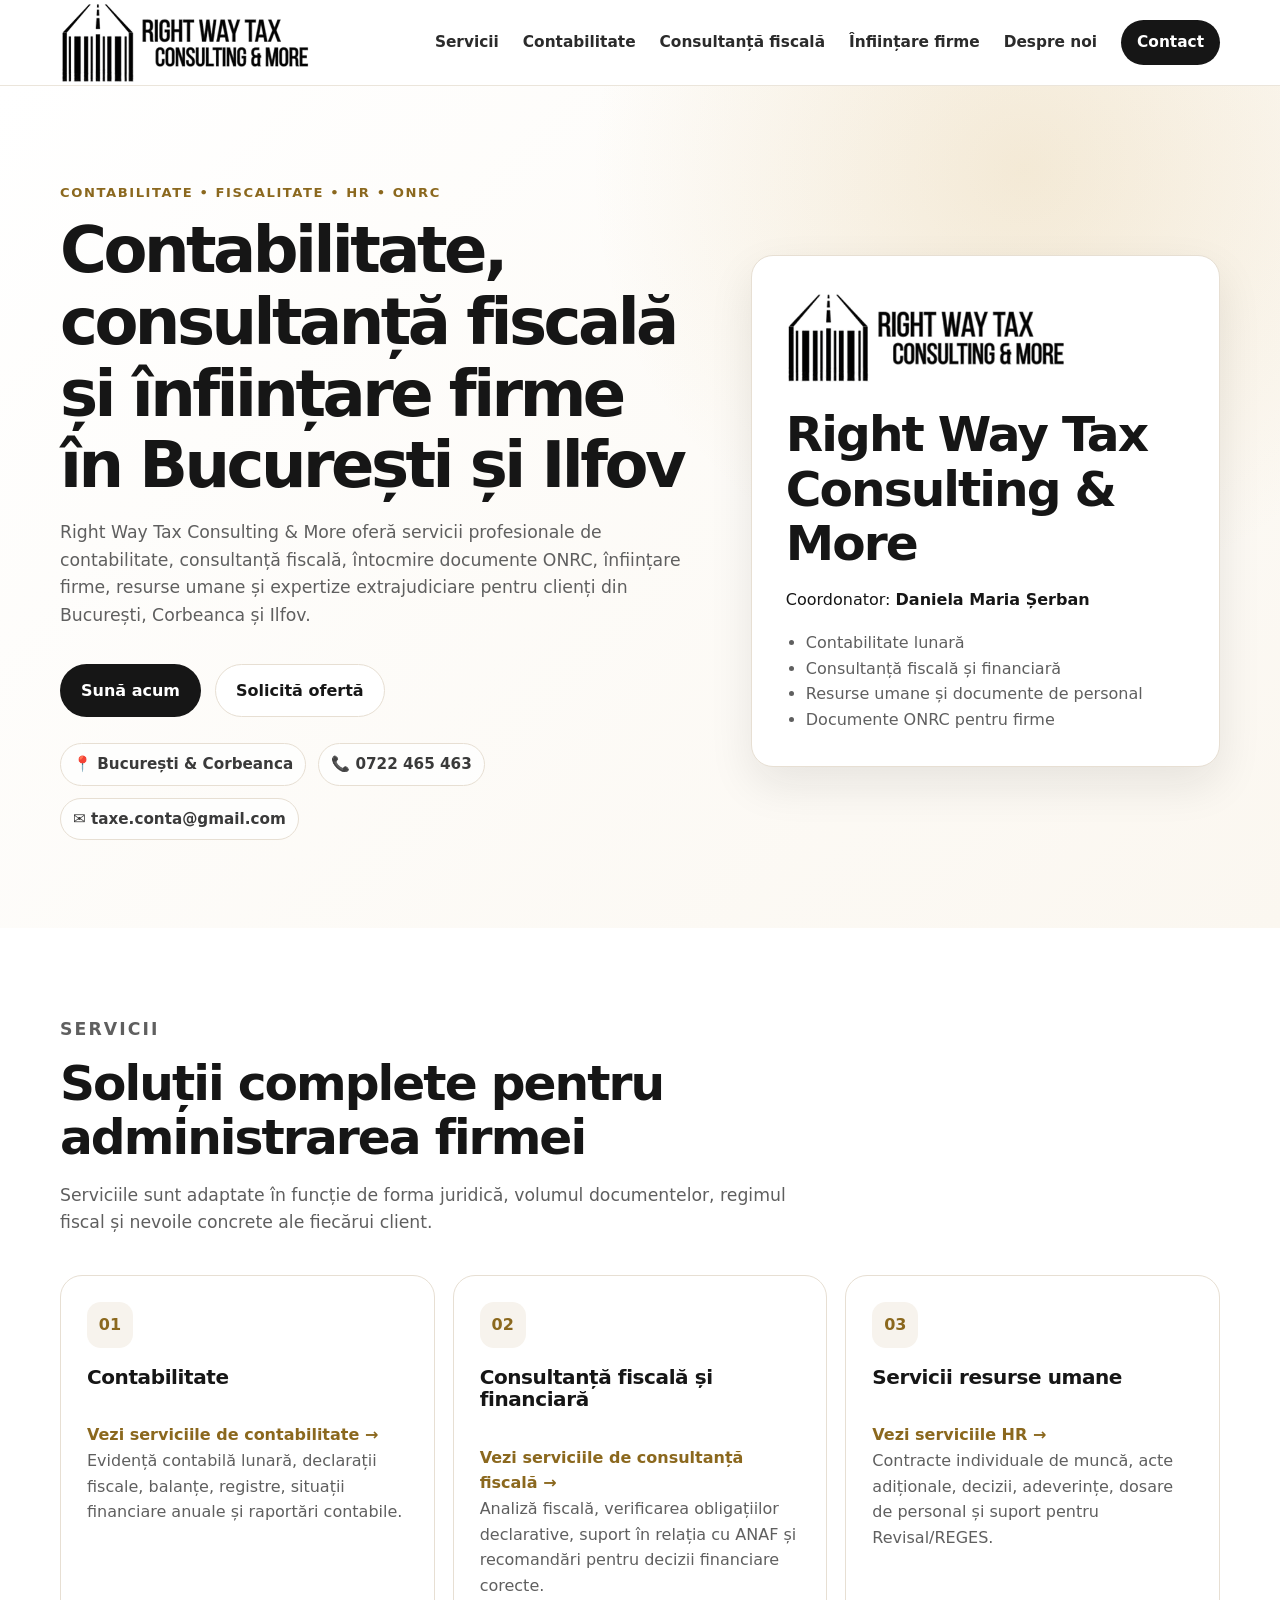
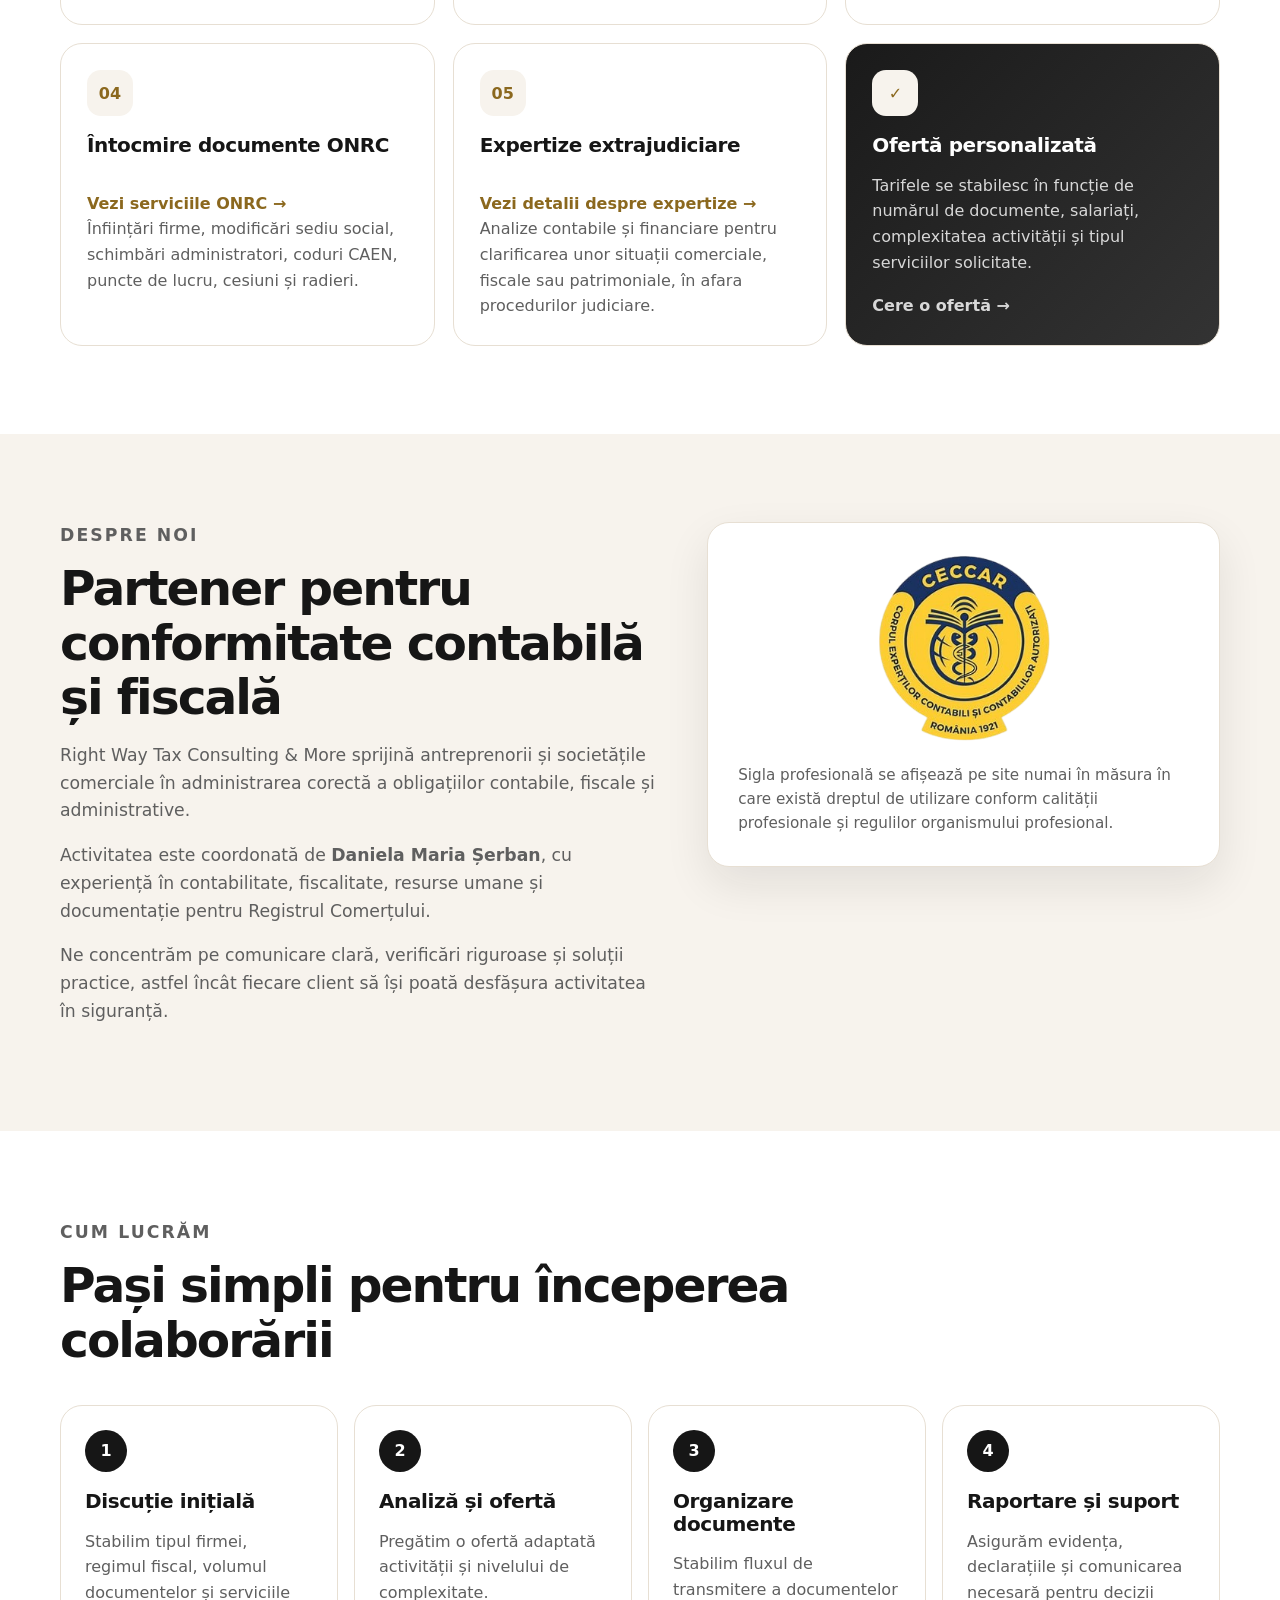
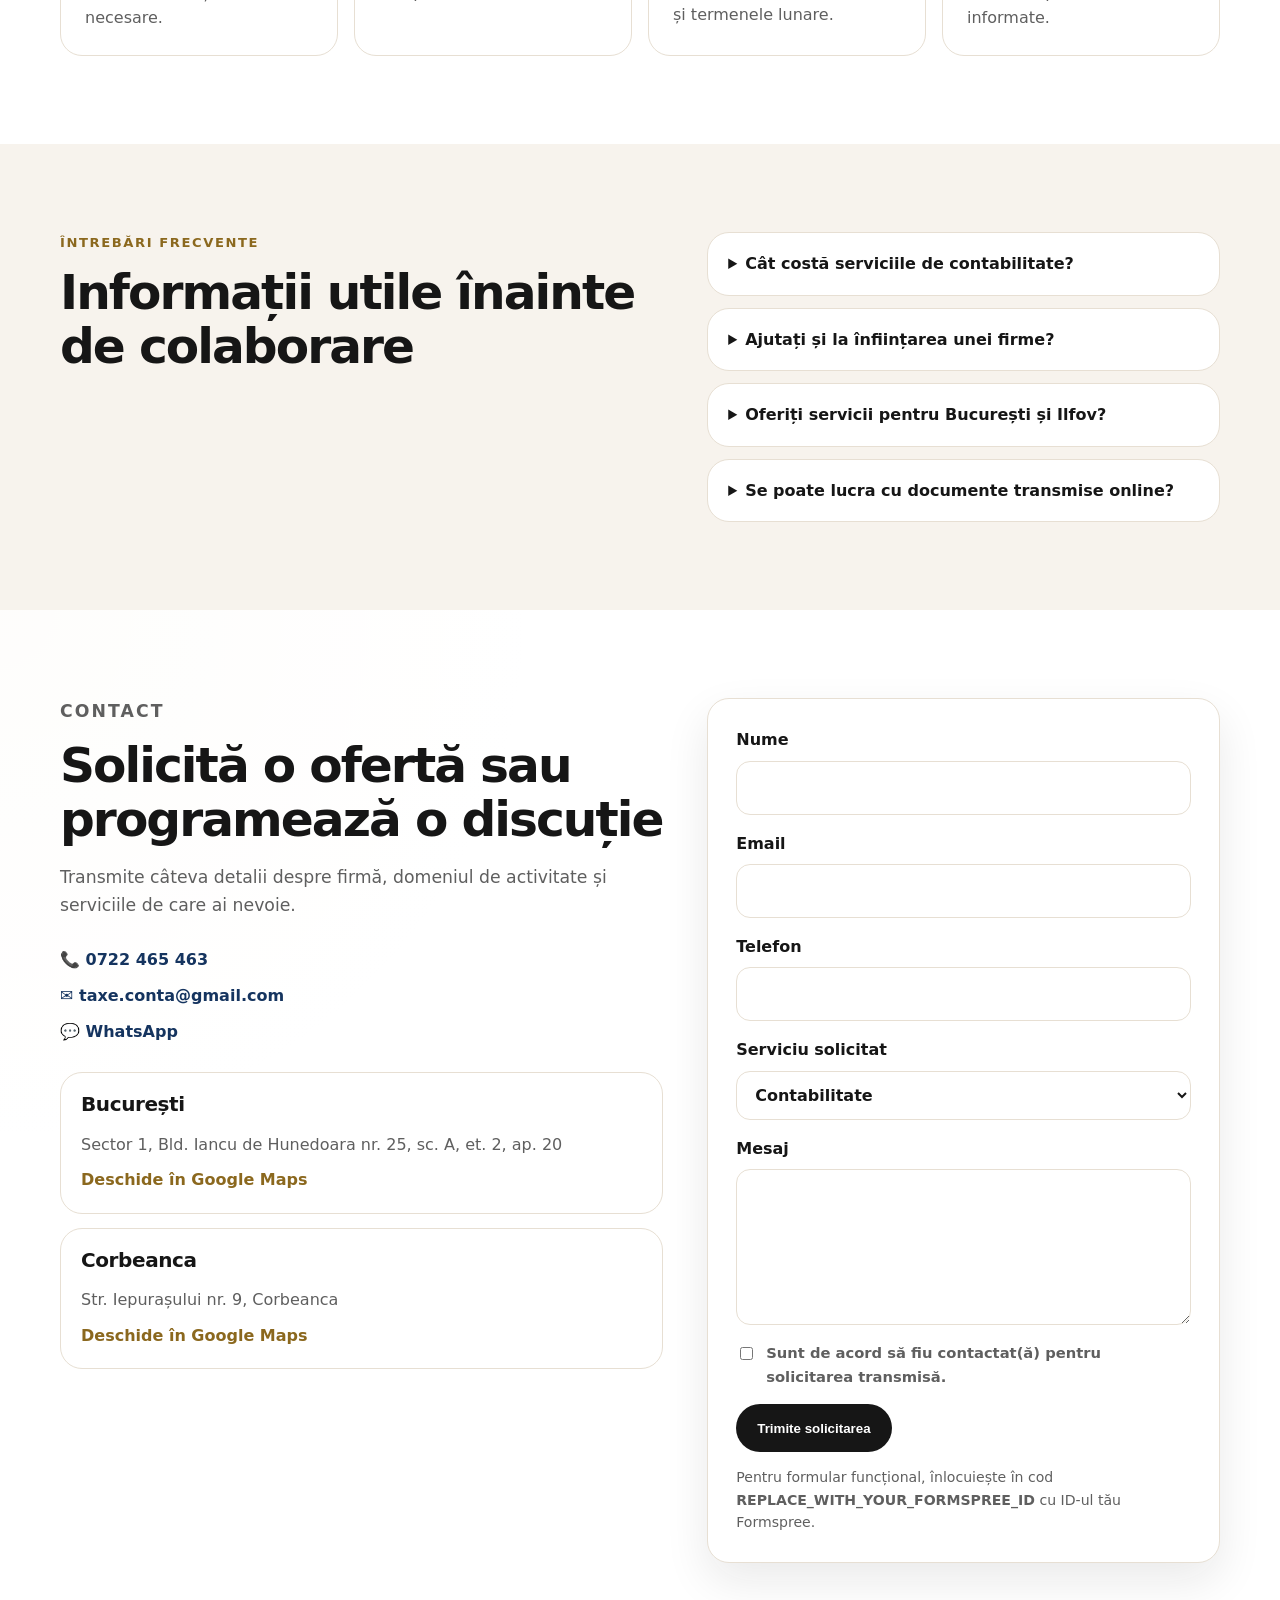
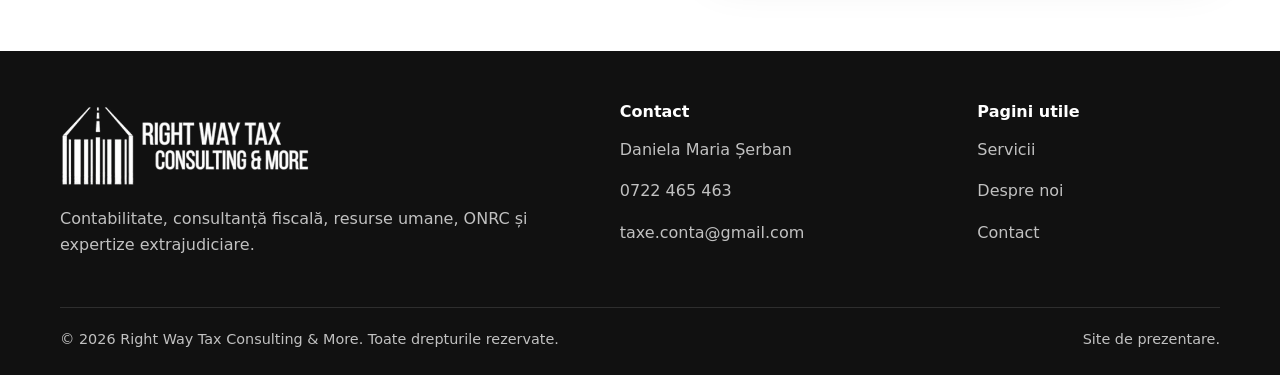
==== index.html @ 371cb501 "Update index.html" ====
<!doctype html>
<html lang="ro">
<head>
  <meta charset="utf-8" />
  <meta name="viewport" content="width=device-width, initial-scale=1" />
  <title>Contabilitate, Consultanță Fiscală și Înființare Firme | Right Way Tax</title>
  <meta name="description" content="Right Way Tax Consulting & More oferă servicii de contabilitate, consultanță fiscală, înființare firme și întocmire documente ONRC în București, Corbeanca și Ilfov." />
  <meta name="keywords" content="contabilitate București, contabilitate Corbeanca, consultanță fiscală, înființare firme, întocmire documente ONRC, servicii ONRC, contabil Sector 1, contabil Ilfov, Right Way Tax, Contabil, Contabil Bucuresti, Right Way Contabilitate" />
  <meta name="author" content="Right Way Tax Consulting & More" />
  <meta property="og:title" content="Right Way Tax Consulting & More" />
  <meta property="og:description" content="Contabilitate, consultanță fiscală, HR, ONRC și expertize extrajudiciare." />
  <meta property="og:type" content="website" />
  <meta property="og:image" content="assets/logo-right-way-tax.png" />
  <link rel="icon" href="assets/logo-right-way-tax.png" />
  <link rel="preload" href="styles.css" as="style" />
  <link rel="stylesheet" href="styles.css" />

  <script type="application/ld+json">
  {
    "@context": "https://schema.org",
    "@type": "AccountingService",
    "name": "Right Way Tax Consulting & More",
    "founder": "Daniela Maria Șerban",
    "telephone": "+40722465463",
    "email": "taxe.conta@gmail.com",
    "areaServed": ["București", "Corbeanca", "Ilfov", "România"],
    "address": [
      {
        "@type": "PostalAddress",
        "streetAddress": "Bld. Iancu de Hunedoara nr. 25, sc. A, et. 2, ap. 20",
        "addressLocality": "București",
        "addressRegion": "Sector 1",
        "addressCountry": "RO"
      },
      {
        "@type": "PostalAddress",
        "streetAddress": "Str. Iepurașului nr. 9",
        "addressLocality": "Corbeanca",
        "addressRegion": "Ilfov",
        "addressCountry": "RO"
      }
    ],
    "serviceType": [
      "Contabilitate",
      "Consultanță fiscală",
      "Servicii resurse umane",
      "Întocmire documente ONRC",
      "Expertize extrajudiciare"
    ]
  }
  </script>
</head>

<body>
  <a class="skip-link" href="#continut">Sari la conținut</a>

  <header class="site-header" id="top">
    <nav class="navbar container" aria-label="Navigare principală">
      <a class="brand" href="#top" aria-label="Right Way Tax Consulting & More - acasă">
        <img src="assets/logo-right-way-tax.png" alt="Right Way Tax Consulting & More" class="brand-logo" />
      </a>

      <button class="menu-toggle" aria-label="Deschide meniul" aria-expanded="false">
        <span></span><span></span><span></span>
      </button>

      <div class="nav-links">
        <a href="index.html#servicii">Servicii</a>
        <a href="contabilitate-bucuresti.html">Contabilitate</a>
        <a href="consultanta-fiscala.html">Consultanță fiscală</a>
        <a href="infiintare-firme-onrc.html">Înființare firme</a>
        <a href="index.html#despre">Despre noi</a>
        <a href="index.html#contact" class="nav-cta">Contact</a>
      </div>
    </nav>
  </header>

  <main id="continut">
    <section class="hero section">
      <div class="container hero-grid">
        <div class="hero-copy">
          <p class="eyebrow">Contabilitate • Fiscalitate • HR • ONRC</p>
          <h1>Contabilitate, consultanță fiscală și înființare firme în București și Ilfov</h1>
          <p class="hero-text">
  Right Way Tax Consulting & More oferă servicii profesionale de contabilitate,
  consultanță fiscală, întocmire documente ONRC, înființare firme, resurse umane
  și expertize extrajudiciare pentru clienți din București, Corbeanca și Ilfov.
          </p>
          <div class="hero-actions">
            <a class="btn btn-primary" href="tel:+40722465463">Sună acum</a>
            <a class="btn btn-secondary" href="mailto:taxe.conta@gmail.com?subject=Solicitare%20ofertă%20-%20Right%20Way%20Tax">Solicită ofertă</a>
          </div>
          <div class="trust-row" aria-label="Date rapide">
            <span>📍 București & Corbeanca</span>
            <span>📞 0722 465 463</span>
            <span>✉️ taxe.conta@gmail.com</span>
          </div>
        </div>

        <aside class="hero-card" aria-label="Date de contact">
          <img src="assets/logo-right-way-tax.png" alt="" class="hero-card-logo" />
          <h2>Right Way Tax Consulting & More</h2>
          <p>Coordonator: <strong>Daniela Maria Șerban</strong></p>
          <ul>
            <li>Contabilitate lunară</li>
            <li>Consultanță fiscală și financiară</li>
            <li>Resurse umane și documente de personal</li>
            <li>Documente ONRC pentru firme</li>
          </ul>
        </aside>
      </div>
    </section>

    <section class="section" id="servicii">
      <div class="container">
        <div class="section-heading">
          <p class="eyebrow">Servicii</p>
          <h2>Soluții complete pentru administrarea firmei</h2>
          <p>
            Serviciile sunt adaptate în funcție de forma juridică, volumul documentelor,
            regimul fiscal și nevoile concrete ale fiecărui client.
          </p>
        </div>

        <div class="cards">
          <article class="card">
            <div class="icon">01</div>
            <h3>Contabilitate</h3>
            <a href="contabilitate-bucuresti.html">Vezi serviciile de contabilitate →</a>
            <p>
              Evidență contabilă lunară, declarații fiscale, balanțe, registre,
              situații financiare anuale și raportări contabile.
            </p>
          </article>

          <article class="card">
            <div class="icon">02</div>
            <h3>Consultanță fiscală și financiară</h3>
            <a href="consultanta-fiscala.html">Vezi serviciile de consultanță fiscală →</a>
            <p>
              Analiză fiscală, verificarea obligațiilor declarative, suport în relația cu ANAF
              și recomandări pentru decizii financiare corecte.
            </p>
          </article>

          <article class="card">
            <div class="icon">03</div>
            <h3>Servicii resurse umane</h3>
            <a href="resurse-umane.html">Vezi serviciile HR →</a>
            <p>
              Contracte individuale de muncă, acte adiționale, decizii, adeverințe,
              dosare de personal și suport pentru Revisal/REGES.
            </p>
          </article>

          <article class="card">
            <div class="icon">04</div>
            <h3>Întocmire documente ONRC</h3>
            <a href="infiintare-firme-onrc.html">Vezi serviciile ONRC →</a>
            <p>
              Înființări firme, modificări sediu social, schimbări administratori,
              coduri CAEN, puncte de lucru, cesiuni și radieri.
            </p>
          </article>

          <article class="card">
            <div class="icon">05</div>
            <h3>Expertize extrajudiciare</h3>
            <a href="expertize-extrajudiciare.html">Vezi detalii despre expertize →</a>
            <p>
              Analize contabile și financiare pentru clarificarea unor situații comerciale,
              fiscale sau patrimoniale, în afara procedurilor judiciare.
            </p>
          </article>

          <article class="card card-accent">
            <div class="icon">✓</div>
            <h3>Ofertă personalizată</h3>
            <p>
              Tarifele se stabilesc în funcție de numărul de documente, salariați,
              complexitatea activității și tipul serviciilor solicitate.
            </p>
            <a href="#contact">Cere o ofertă →</a>
          </article>
        </div>
      </div>
    </section>

    <section class="section section-muted" id="despre">
      <div class="container about-grid">
        <div>
          <p class="eyebrow">Despre noi</p>
          <h2>Partener pentru conformitate contabilă și fiscală</h2>
          <p>
            Right Way Tax Consulting & More sprijină antreprenorii și societățile comerciale
            în administrarea corectă a obligațiilor contabile, fiscale și administrative.
          </p>
          <p>
            Activitatea este coordonată de <strong>Daniela Maria Șerban</strong>, cu experiență în
            contabilitate, fiscalitate, resurse umane și documentație pentru Registrul Comerțului.
          </p>
          <p>
            Ne concentrăm pe comunicare clară, verificări riguroase și soluții practice,
            astfel încât fiecare client să își poată desfășura activitatea în siguranță.
          </p>
        </div>

        <div class="credential-box">
          <img src="assets/logo-ceccar.png" alt="CECCAR - Corpul Experților Contabili și Contabililor Autorizați din România" />
          <p>
            Sigla profesională se afișează pe site numai în măsura în care există dreptul de utilizare conform calității profesionale și regulilor organismului profesional.
          </p>
        </div>
      </div>
    </section>

    <section class="section" id="proces">
      <div class="container">
        <div class="section-heading">
          <p class="eyebrow">Cum lucrăm</p>
          <h2>Pași simpli pentru începerea colaborării</h2>
        </div>

        <div class="steps">
          <div class="step">
            <span>1</span>
            <h3>Discuție inițială</h3>
            <p>Stabilim tipul firmei, regimul fiscal, volumul documentelor și serviciile necesare.</p>
          </div>
          <div class="step">
            <span>2</span>
            <h3>Analiză și ofertă</h3>
            <p>Pregătim o ofertă adaptată activității și nivelului de complexitate.</p>
          </div>
          <div class="step">
            <span>3</span>
            <h3>Organizare documente</h3>
            <p>Stabilim fluxul de transmitere a documentelor și termenele lunare.</p>
          </div>
          <div class="step">
            <span>4</span>
            <h3>Raportare și suport</h3>
            <p>Asigurăm evidența, declarațiile și comunicarea necesară pentru decizii informate.</p>
          </div>
        </div>
      </div>
    </section>

    <section class="section section-muted" id="intrebari">
      <div class="container faq-grid">
        <div>
          <p class="eyebrow">Întrebări frecvente</p>
          <h2>Informații utile înainte de colaborare</h2>
        </div>

        <div class="faq-list">
          <details>
            <summary>Cât costă serviciile de contabilitate?</summary>
            <p>Costul depinde de volumul de documente, numărul de salariați, regimul fiscal și complexitatea activității. Recomandăm o ofertă personalizată.</p>
          </details>
          <details>
            <summary>Ajutați și la înființarea unei firme?</summary>
            <p>Da. Putem pregăti documentația necesară pentru înființări și modificări la ONRC.</p>
          </details>
          <details>
            <summary>Oferiți servicii pentru București și Ilfov?</summary>
            <p>Da. Avem adresă în București Sector 1 și în Corbeanca, iar multe etape se pot gestiona și online.</p>
          </details>
          <details>
            <summary>Se poate lucra cu documente transmise online?</summary>
            <p>Da. Documentele pot fi organizate și transmise electronic, în funcție de fluxul stabilit cu fiecare client.</p>
          </details>
        </div>
      </div>
    </section>

    <section class="section contact-section" id="contact">
      <div class="container contact-grid">
        <div>
          <p class="eyebrow">Contact</p>
          <h2>Solicită o ofertă sau programează o discuție</h2>
          <p>
            Transmite câteva detalii despre firmă, domeniul de activitate și serviciile de care ai nevoie.
          </p>

          <div class="contact-list">
            <a href="tel:+40722465463">📞 0722 465 463</a>
            <a href="mailto:taxe.conta@gmail.com">✉️ taxe.conta@gmail.com</a>
            <a href="https://wa.me/40722465463" target="_blank" rel="noopener">💬 WhatsApp</a>
          </div>

          <div class="address-box">
            <h3>București</h3>
            <p>Sector 1, Bld. Iancu de Hunedoara nr. 25, sc. A, et. 2, ap. 20</p>
            <a target="_blank" rel="noopener" href="https://www.google.com/maps/search/?api=1&query=Bld.%20Iancu%20de%20Hunedoara%2025%20Bucuresti">Deschide în Google Maps</a>
          </div>

          <div class="address-box">
            <h3>Corbeanca</h3>
            <p>Str. Iepurașului nr. 9, Corbeanca</p>
            <a target="_blank" rel="noopener" href="https://www.google.com/maps/search/?api=1&query=Str.%20Iepurasului%209%20Corbeanca">Deschide în Google Maps</a>
          </div>
        </div>

        <form class="contact-form" action="https://formspree.io/f/xaqgdlvd" method="POST">
          <label>
            Nume
            <input type="text" name="nume" required />
          </label>

          <label>
            Email
            <input type="email" name="email" required />
          </label>

          <label>
            Telefon
            <input type="tel" name="telefon" />
          </label>

          <label>
            Serviciu solicitat
            <select name="serviciu">
              <option>Contabilitate</option>
              <option>Consultanță fiscală și financiară</option>
              <option>Servicii resurse umane</option>
              <option>Întocmire documente ONRC</option>
              <option>Expertize extrajudiciare</option>
              <option>Alt serviciu</option>
            </select>
          </label>

          <label>
            Mesaj
            <textarea name="mesaj" rows="5" required></textarea>
          </label>

          <label class="checkbox">
            <input type="checkbox" required />
            Sunt de acord să fiu contactat(ă) pentru solicitarea transmisă.
          </label>

          <button class="btn btn-primary" type="submit">Trimite solicitarea</button>
          <p class="form-note">
            Pentru formular funcțional, înlocuiește în cod <strong>REPLACE_WITH_YOUR_FORMSPREE_ID</strong> cu ID-ul tău Formspree.
          </p>
        </form>
      </div>
    </section>
  </main>

  <footer class="site-footer">
    <div class="container footer-grid">
      <div>
        <img src="assets/logo-right-way-tax.png" alt="Right Way Tax Consulting & More" class="footer-logo" />
        <p>Contabilitate, consultanță fiscală, resurse umane, ONRC și expertize extrajudiciare.</p>
      </div>
      <div>
        <h2>Contact</h2>
        <p>Daniela Maria Șerban</p>
        <p><a href="tel:+40722465463">0722 465 463</a></p>
        <p><a href="mailto:taxe.conta@gmail.com">taxe.conta@gmail.com</a></p>
      </div>
      <div>
        <h2>Pagini utile</h2>
        <p><a href="#servicii">Servicii</a></p>
        <p><a href="#despre">Despre noi</a></p>
        <p><a href="#contact">Contact</a></p>
      </div>
    </div>
    <div class="container footer-bottom">
      <span>© <span id="year"></span> Right Way Tax Consulting & More. Toate drepturile rezervate.</span>
      <span>Site de prezentare.</span>
    </div>
  </footer>

  <script src="script.js"></script>
</body>
</html>
---- styles.css ----
:root {
  --bg: #ffffff;
  --bg-soft: #f7f3ed;
  --text: #161616;
  --muted: #5f5f5f;
  --border: #e7dfd3;
  --gold: #c99a3e;
  --gold-dark: #8b681e;
  --navy: #15345f;
  --card: #ffffff;
  --shadow: 0 18px 45px rgba(22, 22, 22, 0.09);
  --radius: 22px;
  --container: 1160px;
}

* {
  box-sizing: border-box;
}

html {
  scroll-behavior: smooth;
}

body {
  margin: 0;
  font-family: Inter, ui-sans-serif, system-ui, -apple-system, BlinkMacSystemFont, "Segoe UI", Arial, sans-serif;
  color: var(--text);
  background: var(--bg);
  line-height: 1.6;
}

img {
  max-width: 100%;
  display: block;
}

a {
  color: inherit;
  text-decoration: none;
}

.container {
  width: min(var(--container), calc(100% - 40px));
  margin-inline: auto;
}

.skip-link {
  position: absolute;
  left: -999px;
  top: 8px;
  padding: 10px 14px;
  background: var(--text);
  color: #fff;
  z-index: 1000;
}

.skip-link:focus {
  left: 8px;
}

.site-header {
  position: sticky;
  top: 0;
  z-index: 100;
  background: rgba(255, 255, 255, 0.9);
  backdrop-filter: blur(14px);
  border-bottom: 1px solid rgba(231, 223, 211, 0.8);
}

.navbar {
  min-height: 84px;
  display: flex;
  justify-content: space-between;
  align-items: center;
  gap: 24px;
}

.brand-logo {
  width: 250px;
  height: auto;
}

.nav-links {
  display: flex;
  align-items: center;
  gap: 24px;
  font-size: 0.96rem;
  font-weight: 650;
}

.nav-links a {
  color: #2b2b2b;
}

.nav-links a:hover {
  color: var(--gold-dark);
}

.nav-cta {
  background: var(--text);
  color: #fff !important;
  padding: 10px 16px;
  border-radius: 999px;
}

.menu-toggle {
  display: none;
  border: 0;
  background: transparent;
  width: 42px;
  height: 42px;
  padding: 9px;
  cursor: pointer;
}

.menu-toggle span {
  display: block;
  height: 2px;
  background: var(--text);
  margin: 6px 0;
}

.section {
  padding: 88px 0;
}

.hero {
  padding-top: 96px;
  background:
    radial-gradient(circle at 80% 10%, rgba(201, 154, 62, 0.18), transparent 34%),
    linear-gradient(135deg, #fff 0%, #fbf7f0 100%);
}

.hero-grid {
  display: grid;
  grid-template-columns: minmax(0, 1.15fr) minmax(320px, 0.85fr);
  align-items: center;
  gap: 56px;
}

.eyebrow {
  margin: 0 0 12px;
  color: var(--gold-dark);
  font-size: 0.82rem;
  font-weight: 800;
  letter-spacing: 0.12em;
  text-transform: uppercase;
}

h1,
h2,
h3 {
  line-height: 1.12;
  margin: 0 0 16px;
}

h1 {
  font-size: clamp(2.35rem, 5vw, 4.8rem);
  letter-spacing: -0.055em;
}

h2 {
  font-size: clamp(2rem, 3.8vw, 3.2rem);
  letter-spacing: -0.04em;
}

h3 {
  font-size: 1.25rem;
  letter-spacing: -0.02em;
}

.hero-text,
.section-heading p,
.about-grid p,
.contact-section p {
  color: var(--muted);
  font-size: 1.08rem;
}

.hero-actions {
  margin: 34px 0 26px;
  display: flex;
  flex-wrap: wrap;
  gap: 14px;
}

.btn {
  display: inline-flex;
  justify-content: center;
  align-items: center;
  min-height: 48px;
  padding: 13px 20px;
  border-radius: 999px;
  font-weight: 800;
  border: 1px solid transparent;
  cursor: pointer;
}

.btn-primary {
  background: var(--text);
  color: #fff;
}

.btn-primary:hover {
  background: var(--gold-dark);
}

.btn-secondary {
  background: #fff;
  border-color: var(--border);
  color: var(--text);
}

.btn-secondary:hover {
  border-color: var(--gold);
}

.trust-row {
  display: flex;
  flex-wrap: wrap;
  gap: 12px;
  color: #3a3a3a;
  font-weight: 650;
  font-size: 0.95rem;
}

.trust-row span {
  background: rgba(255, 255, 255, 0.72);
  border: 1px solid var(--border);
  border-radius: 999px;
  padding: 8px 12px;
}

.hero-card,
.credential-box,
.contact-form,
.card,
.address-box,
.step,
details {
  background: var(--card);
  border: 1px solid var(--border);
  border-radius: var(--radius);
}

.hero-card {
  padding: 34px;
  box-shadow: var(--shadow);
}

.hero-card-logo {
  width: 280px;
  margin-bottom: 22px;
}

.hero-card ul {
  padding-left: 20px;
  margin: 18px 0 0;
  color: var(--muted);
}

.section-heading {
  max-width: 770px;
  margin-bottom: 38px;
}

.cards {
  display: grid;
  grid-template-columns: repeat(3, 1fr);
  gap: 18px;
}

.card {
  padding: 26px;
  transition: transform 0.2s ease, box-shadow 0.2s ease;
}

.card:hover {
  transform: translateY(-4px);
  box-shadow: var(--shadow);
}

.card p {
  color: var(--muted);
  margin: 0;
}

.card a {
  display: inline-block;
  margin-top: 18px;
  color: var(--gold-dark);
  font-weight: 800;
}

.icon {
  width: 46px;
  height: 46px;
  display: grid;
  place-items: center;
  background: var(--bg-soft);
  color: var(--gold-dark);
  border-radius: 14px;
  font-weight: 900;
  margin-bottom: 18px;
}

.card-accent {
  background: linear-gradient(135deg, #1a1a1a 0%, #333 100%);
  color: #fff;
}

.card-accent p,
.card-accent a {
  color: rgba(255, 255, 255, 0.82);
}

.section-muted {
  background: var(--bg-soft);
}

.about-grid,
.contact-grid,
.faq-grid {
  display: grid;
  grid-template-columns: 1fr 0.85fr;
  gap: 44px;
  align-items: start;
}

.credential-box {
  padding: 30px;
  box-shadow: var(--shadow);
}

.credential-box img {
  width: 190px;
  margin: 0 auto 20px;
}

.credential-box p {
  margin-bottom: 0;
  font-size: 0.95rem;
}

.steps {
  display: grid;
  grid-template-columns: repeat(4, 1fr);
  gap: 16px;
}

.step {
  padding: 24px;
}

.step span {
  width: 42px;
  height: 42px;
  display: grid;
  place-items: center;
  border-radius: 50%;
  background: var(--text);
  color: #fff;
  font-weight: 900;
  margin-bottom: 18px;
}

.step p {
  color: var(--muted);
  margin-bottom: 0;
}

.faq-list {
  display: grid;
  gap: 12px;
}

details {
  padding: 18px 20px;
}

summary {
  cursor: pointer;
  font-weight: 800;
}

details p {
  margin: 12px 0 0;
  color: var(--muted);
}

.contact-section {
  background:
    linear-gradient(rgba(255,255,255,0.92), rgba(255,255,255,0.92)),
    radial-gradient(circle at 0% 0%, rgba(201,154,62,0.22), transparent 32%);
}

.contact-list {
  display: grid;
  gap: 10px;
  margin: 28px 0;
}

.contact-list a {
  font-weight: 800;
  color: var(--navy);
}

.address-box {
  padding: 20px;
  margin-top: 14px;
}

.address-box p {
  margin: 0 0 10px;
  font-size: 1rem;
}

.address-box a {
  color: var(--gold-dark);
  font-weight: 800;
}

.contact-form {
  padding: 28px;
  box-shadow: var(--shadow);
}

label {
  display: grid;
  gap: 8px;
  font-weight: 750;
  margin-bottom: 16px;
}

input,
select,
textarea {
  width: 100%;
  border: 1px solid var(--border);
  border-radius: 14px;
  padding: 13px 14px;
  font: inherit;
  color: var(--text);
  background: #fff;
}

input:focus,
select:focus,
textarea:focus {
  outline: 2px solid rgba(201, 154, 62, 0.32);
  border-color: var(--gold);
}

.checkbox {
  display: flex;
  align-items: flex-start;
  gap: 10px;
  font-size: 0.92rem;
  color: var(--muted);
}

.checkbox input {
  width: auto;
  margin-top: 6px;
}

.form-note {
  font-size: 0.88rem !important;
  margin-bottom: 0;
}

.site-footer {
  background: #111;
  color: #fff;
  padding: 52px 0 24px;
}

.footer-grid {
  display: grid;
  grid-template-columns: 1.3fr 0.8fr 0.6fr;
  gap: 34px;
}

.footer-logo {
  width: 250px;
  filter: invert(1);
  margin-bottom: 18px;
}

.site-footer p,
.site-footer a,
.footer-bottom {
  color: rgba(255,255,255,0.74);
}

.site-footer h2 {
  font-size: 1rem;
  letter-spacing: 0;
}

.footer-bottom {
  border-top: 1px solid rgba(255,255,255,0.12);
  margin-top: 34px;
  padding-top: 20px;
  display: flex;
  justify-content: space-between;
  gap: 16px;
  font-size: 0.9rem;
}

@media (max-width: 900px) {
  .brand-logo {
    width: 205px;
  }

  .menu-toggle {
    display: block;
  }

  .nav-links {
    position: absolute;
    inset: 84px 20px auto 20px;
    display: none;
    flex-direction: column;
    align-items: stretch;
    background: #fff;
    border: 1px solid var(--border);
    border-radius: 18px;
    padding: 18px;
    box-shadow: var(--shadow);
  }

  .nav-links.active {
    display: flex;
  }

  .hero-grid,
  .about-grid,
  .contact-grid,
  .faq-grid,
  .footer-grid {
    grid-template-columns: 1fr;
  }

  .cards {
    grid-template-columns: repeat(2, 1fr);
  }

  .steps {
    grid-template-columns: repeat(2, 1fr);
  }
}

@media (max-width: 620px) {
  .container {
    width: min(100% - 28px, var(--container));
  }

  .section {
    padding: 64px 0;
  }

  .hero {
    padding-top: 68px;
  }

  .cards,
  .steps {
    grid-template-columns: 1fr;
  }

  .hero-actions {
    display: grid;
  }

  .btn {
    width: 100%;
  }

  .footer-bottom {
    flex-direction: column;
  }
}
---- styles.css ----
:root {
  --bg: #ffffff;
  --bg-soft: #f7f3ed;
  --text: #161616;
  --muted: #5f5f5f;
  --border: #e7dfd3;
  --gold: #c99a3e;
  --gold-dark: #8b681e;
  --navy: #15345f;
  --card: #ffffff;
  --shadow: 0 18px 45px rgba(22, 22, 22, 0.09);
  --radius: 22px;
  --container: 1160px;
}

* {
  box-sizing: border-box;
}

html {
  scroll-behavior: smooth;
}

body {
  margin: 0;
  font-family: Inter, ui-sans-serif, system-ui, -apple-system, BlinkMacSystemFont, "Segoe UI", Arial, sans-serif;
  color: var(--text);
  background: var(--bg);
  line-height: 1.6;
}

img {
  max-width: 100%;
  display: block;
}

a {
  color: inherit;
  text-decoration: none;
}

.container {
  width: min(var(--container), calc(100% - 40px));
  margin-inline: auto;
}

.skip-link {
  position: absolute;
  left: -999px;
  top: 8px;
  padding: 10px 14px;
  background: var(--text);
  color: #fff;
  z-index: 1000;
}

.skip-link:focus {
  left: 8px;
}

.site-header {
  position: sticky;
  top: 0;
  z-index: 100;
  background: rgba(255, 255, 255, 0.9);
  backdrop-filter: blur(14px);
  border-bottom: 1px solid rgba(231, 223, 211, 0.8);
}

.navbar {
  min-height: 84px;
  display: flex;
  justify-content: space-between;
  align-items: center;
  gap: 24px;
}

.brand-logo {
  width: 250px;
  height: auto;
}

.nav-links {
  display: flex;
  align-items: center;
  gap: 24px;
  font-size: 0.96rem;
  font-weight: 650;
}

.nav-links a {
  color: #2b2b2b;
}

.nav-links a:hover {
  color: var(--gold-dark);
}

.nav-cta {
  background: var(--text);
  color: #fff !important;
  padding: 10px 16px;
  border-radius: 999px;
}

.menu-toggle {
  display: none;
  border: 0;
  background: transparent;
  width: 42px;
  height: 42px;
  padding: 9px;
  cursor: pointer;
}

.menu-toggle span {
  display: block;
  height: 2px;
  background: var(--text);
  margin: 6px 0;
}

.section {
  padding: 88px 0;
}

.hero {
  padding-top: 96px;
  background:
    radial-gradient(circle at 80% 10%, rgba(201, 154, 62, 0.18), transparent 34%),
    linear-gradient(135deg, #fff 0%, #fbf7f0 100%);
}

.hero-grid {
  display: grid;
  grid-template-columns: minmax(0, 1.15fr) minmax(320px, 0.85fr);
  align-items: center;
  gap: 56px;
}

.eyebrow {
  margin: 0 0 12px;
  color: var(--gold-dark);
  font-size: 0.82rem;
  font-weight: 800;
  letter-spacing: 0.12em;
  text-transform: uppercase;
}

h1,
h2,
h3 {
  line-height: 1.12;
  margin: 0 0 16px;
}

h1 {
  font-size: clamp(2.35rem, 5vw, 4.8rem);
  letter-spacing: -0.055em;
}

h2 {
  font-size: clamp(2rem, 3.8vw, 3.2rem);
  letter-spacing: -0.04em;
}

h3 {
  font-size: 1.25rem;
  letter-spacing: -0.02em;
}

.hero-text,
.section-heading p,
.about-grid p,
.contact-section p {
  color: var(--muted);
  font-size: 1.08rem;
}

.hero-actions {
  margin: 34px 0 26px;
  display: flex;
  flex-wrap: wrap;
  gap: 14px;
}

.btn {
  display: inline-flex;
  justify-content: center;
  align-items: center;
  min-height: 48px;
  padding: 13px 20px;
  border-radius: 999px;
  font-weight: 800;
  border: 1px solid transparent;
  cursor: pointer;
}

.btn-primary {
  background: var(--text);
  color: #fff;
}

.btn-primary:hover {
  background: var(--gold-dark);
}

.btn-secondary {
  background: #fff;
  border-color: var(--border);
  color: var(--text);
}

.btn-secondary:hover {
  border-color: var(--gold);
}

.trust-row {
  display: flex;
  flex-wrap: wrap;
  gap: 12px;
  color: #3a3a3a;
  font-weight: 650;
  font-size: 0.95rem;
}

.trust-row span {
  background: rgba(255, 255, 255, 0.72);
  border: 1px solid var(--border);
  border-radius: 999px;
  padding: 8px 12px;
}

.hero-card,
.credential-box,
.contact-form,
.card,
.address-box,
.step,
details {
  background: var(--card);
  border: 1px solid var(--border);
  border-radius: var(--radius);
}

.hero-card {
  padding: 34px;
  box-shadow: var(--shadow);
}

.hero-card-logo {
  width: 280px;
  margin-bottom: 22px;
}

.hero-card ul {
  padding-left: 20px;
  margin: 18px 0 0;
  color: var(--muted);
}

.section-heading {
  max-width: 770px;
  margin-bottom: 38px;
}

.cards {
  display: grid;
  grid-template-columns: repeat(3, 1fr);
  gap: 18px;
}

.card {
  padding: 26px;
  transition: transform 0.2s ease, box-shadow 0.2s ease;
}

.card:hover {
  transform: translateY(-4px);
  box-shadow: var(--shadow);
}

.card p {
  color: var(--muted);
  margin: 0;
}

.card a {
  display: inline-block;
  margin-top: 18px;
  color: var(--gold-dark);
  font-weight: 800;
}

.icon {
  width: 46px;
  height: 46px;
  display: grid;
  place-items: center;
  background: var(--bg-soft);
  color: var(--gold-dark);
  border-radius: 14px;
  font-weight: 900;
  margin-bottom: 18px;
}

.card-accent {
  background: linear-gradient(135deg, #1a1a1a 0%, #333 100%);
  color: #fff;
}

.card-accent p,
.card-accent a {
  color: rgba(255, 255, 255, 0.82);
}

.section-muted {
  background: var(--bg-soft);
}

.about-grid,
.contact-grid,
.faq-grid {
  display: grid;
  grid-template-columns: 1fr 0.85fr;
  gap: 44px;
  align-items: start;
}

.credential-box {
  padding: 30px;
  box-shadow: var(--shadow);
}

.credential-box img {
  width: 190px;
  margin: 0 auto 20px;
}

.credential-box p {
  margin-bottom: 0;
  font-size: 0.95rem;
}

.steps {
  display: grid;
  grid-template-columns: repeat(4, 1fr);
  gap: 16px;
}

.step {
  padding: 24px;
}

.step span {
  width: 42px;
  height: 42px;
  display: grid;
  place-items: center;
  border-radius: 50%;
  background: var(--text);
  color: #fff;
  font-weight: 900;
  margin-bottom: 18px;
}

.step p {
  color: var(--muted);
  margin-bottom: 0;
}

.faq-list {
  display: grid;
  gap: 12px;
}

details {
  padding: 18px 20px;
}

summary {
  cursor: pointer;
  font-weight: 800;
}

details p {
  margin: 12px 0 0;
  color: var(--muted);
}

.contact-section {
  background:
    linear-gradient(rgba(255,255,255,0.92), rgba(255,255,255,0.92)),
    radial-gradient(circle at 0% 0%, rgba(201,154,62,0.22), transparent 32%);
}

.contact-list {
  display: grid;
  gap: 10px;
  margin: 28px 0;
}

.contact-list a {
  font-weight: 800;
  color: var(--navy);
}

.address-box {
  padding: 20px;
  margin-top: 14px;
}

.address-box p {
  margin: 0 0 10px;
  font-size: 1rem;
}

.address-box a {
  color: var(--gold-dark);
  font-weight: 800;
}

.contact-form {
  padding: 28px;
  box-shadow: var(--shadow);
}

label {
  display: grid;
  gap: 8px;
  font-weight: 750;
  margin-bottom: 16px;
}

input,
select,
textarea {
  width: 100%;
  border: 1px solid var(--border);
  border-radius: 14px;
  padding: 13px 14px;
  font: inherit;
  color: var(--text);
  background: #fff;
}

input:focus,
select:focus,
textarea:focus {
  outline: 2px solid rgba(201, 154, 62, 0.32);
  border-color: var(--gold);
}

.checkbox {
  display: flex;
  align-items: flex-start;
  gap: 10px;
  font-size: 0.92rem;
  color: var(--muted);
}

.checkbox input {
  width: auto;
  margin-top: 6px;
}

.form-note {
  font-size: 0.88rem !important;
  margin-bottom: 0;
}

.site-footer {
  background: #111;
  color: #fff;
  padding: 52px 0 24px;
}

.footer-grid {
  display: grid;
  grid-template-columns: 1.3fr 0.8fr 0.6fr;
  gap: 34px;
}

.footer-logo {
  width: 250px;
  filter: invert(1);
  margin-bottom: 18px;
}

.site-footer p,
.site-footer a,
.footer-bottom {
  color: rgba(255,255,255,0.74);
}

.site-footer h2 {
  font-size: 1rem;
  letter-spacing: 0;
}

.footer-bottom {
  border-top: 1px solid rgba(255,255,255,0.12);
  margin-top: 34px;
  padding-top: 20px;
  display: flex;
  justify-content: space-between;
  gap: 16px;
  font-size: 0.9rem;
}

@media (max-width: 900px) {
  .brand-logo {
    width: 205px;
  }

  .menu-toggle {
    display: block;
  }

  .nav-links {
    position: absolute;
    inset: 84px 20px auto 20px;
    display: none;
    flex-direction: column;
    align-items: stretch;
    background: #fff;
    border: 1px solid var(--border);
    border-radius: 18px;
    padding: 18px;
    box-shadow: var(--shadow);
  }

  .nav-links.active {
    display: flex;
  }

  .hero-grid,
  .about-grid,
  .contact-grid,
  .faq-grid,
  .footer-grid {
    grid-template-columns: 1fr;
  }

  .cards {
    grid-template-columns: repeat(2, 1fr);
  }

  .steps {
    grid-template-columns: repeat(2, 1fr);
  }
}

@media (max-width: 620px) {
  .container {
    width: min(100% - 28px, var(--container));
  }

  .section {
    padding: 64px 0;
  }

  .hero {
    padding-top: 68px;
  }

  .cards,
  .steps {
    grid-template-columns: 1fr;
  }

  .hero-actions {
    display: grid;
  }

  .btn {
    width: 100%;
  }

  .footer-bottom {
    flex-direction: column;
  }
}
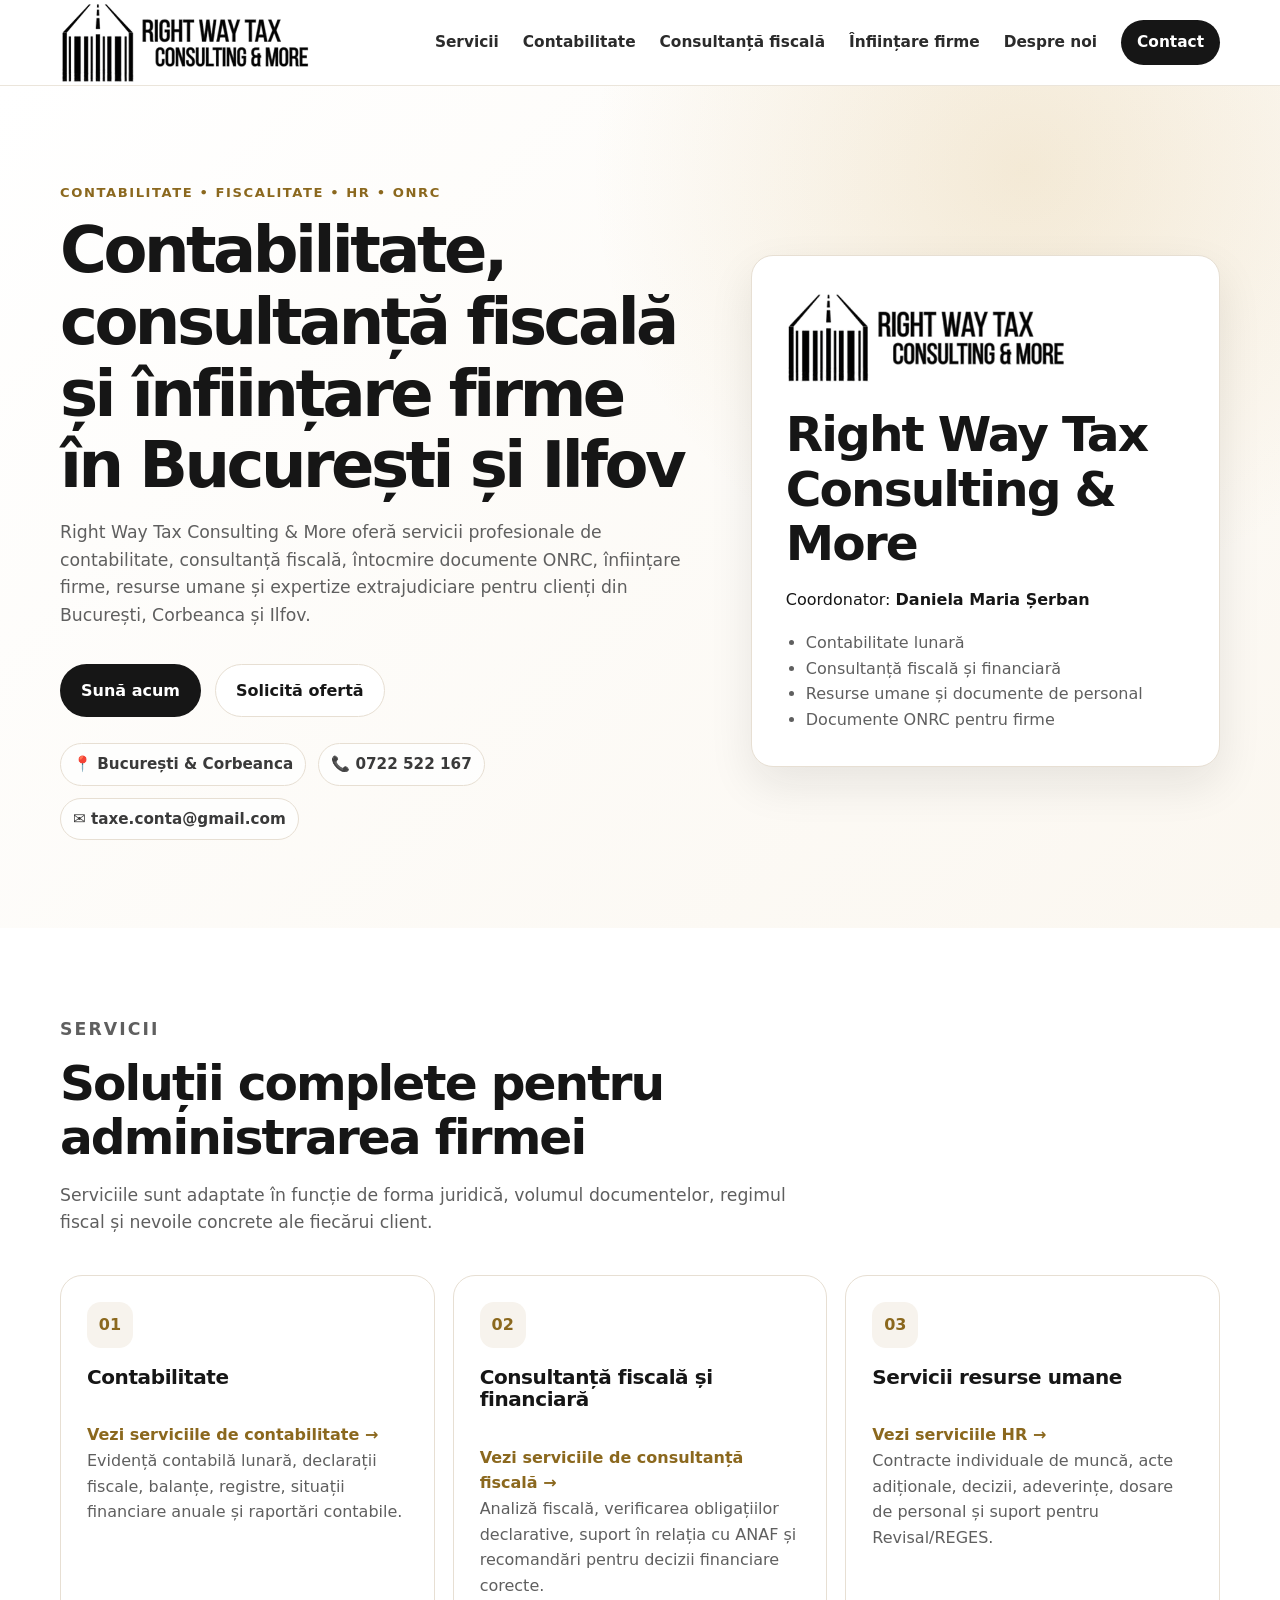
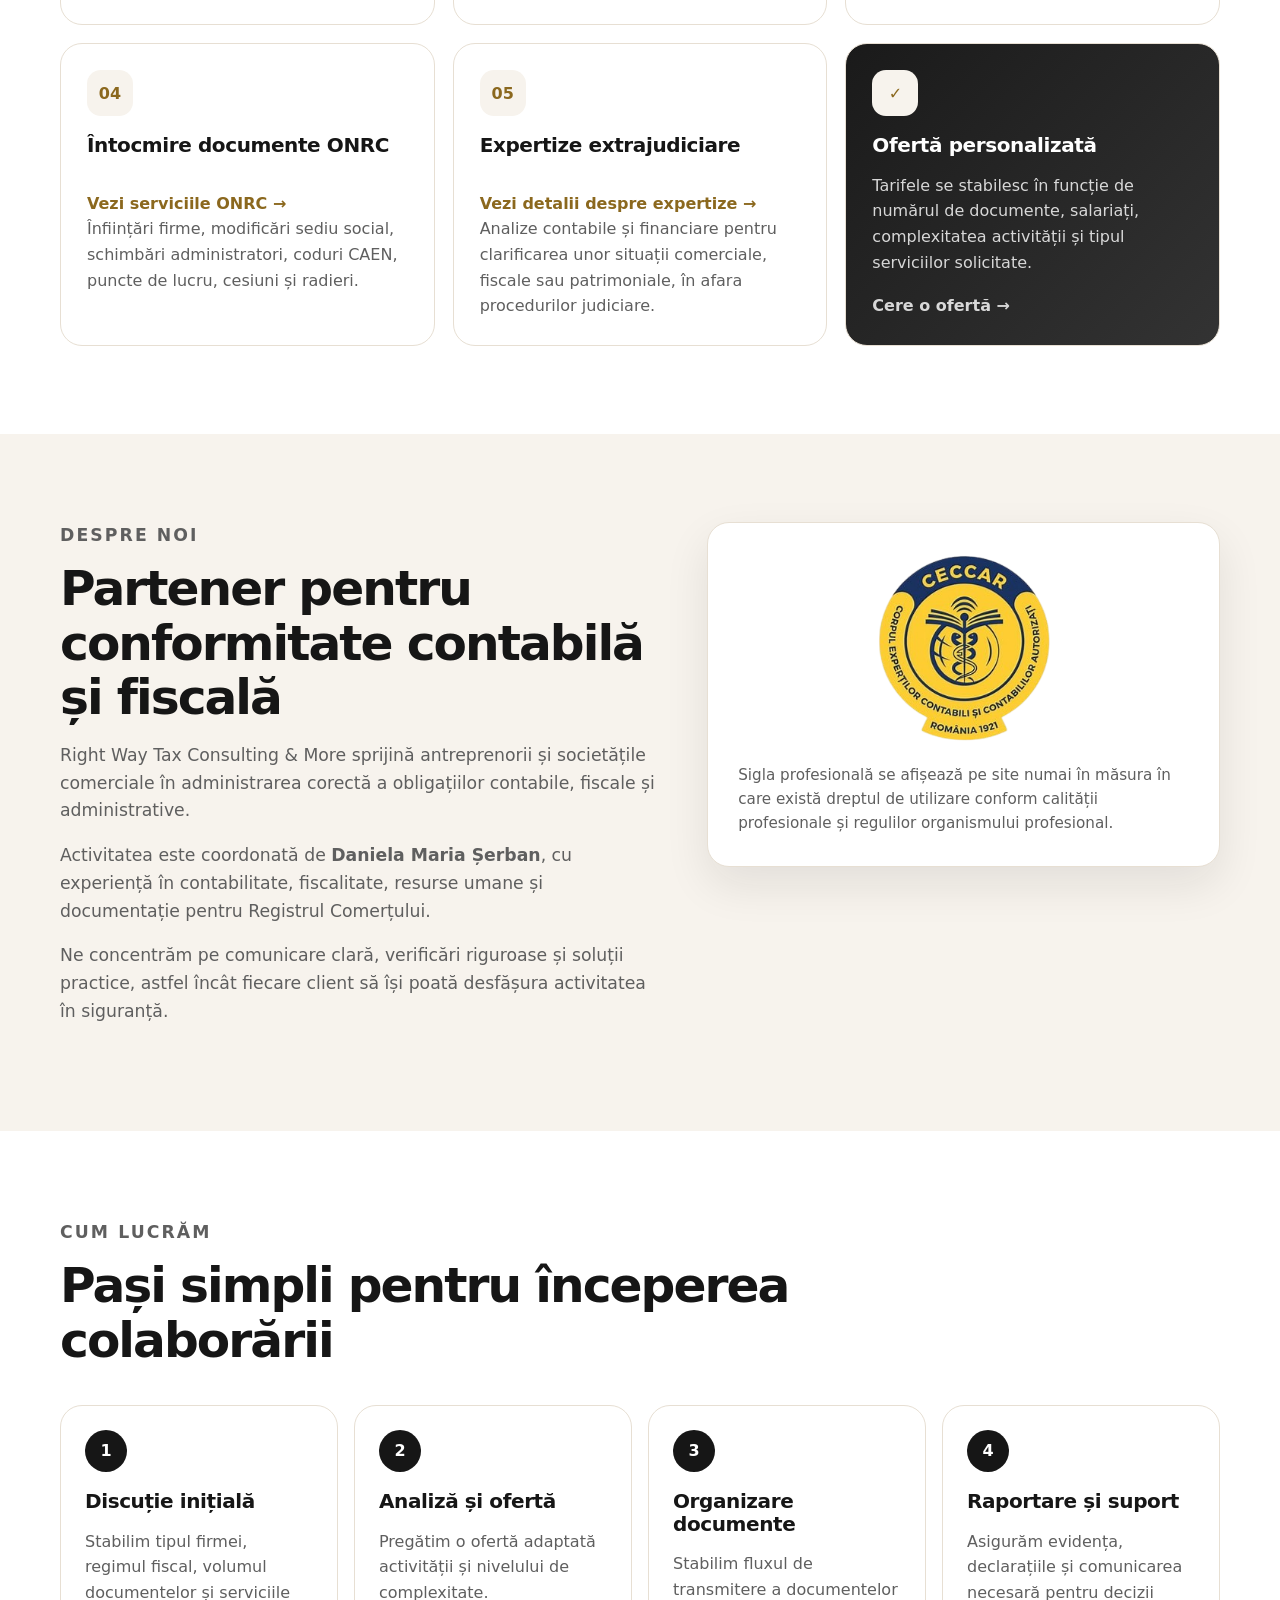
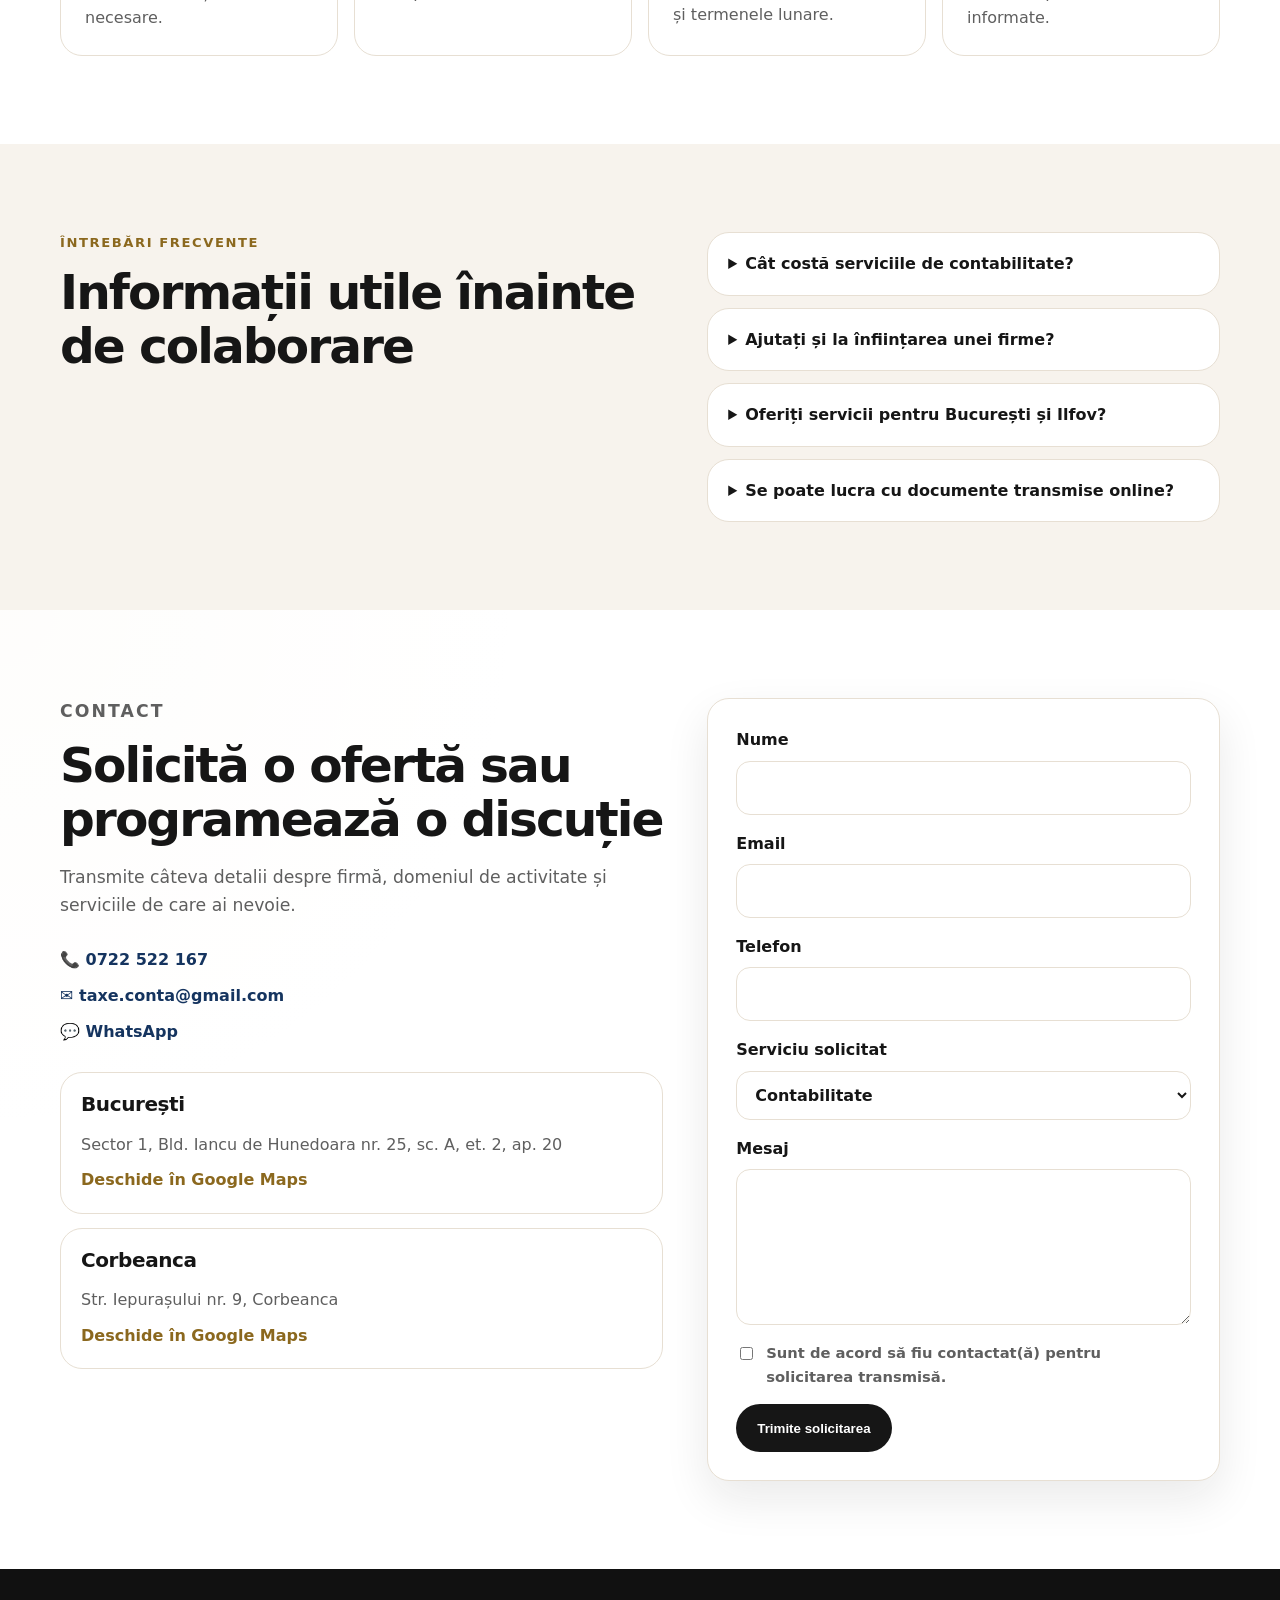
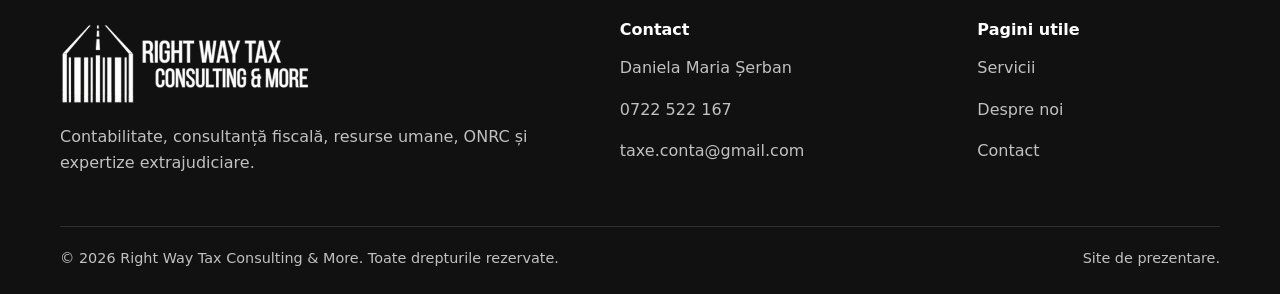
==== commit 60455a7c: "Update index.html" ====
--- a/index.html
+++ b/index.html
@@ -11,7 +11,9 @@
   <meta property="og:description" content="Contabilitate, consultanță fiscală, HR, ONRC și expertize extrajudiciare." />
   <meta property="og:type" content="website" />
   <meta property="og:image" content="assets/logo-right-way-tax.png" />
-  <link rel="icon" href="assets/logo-right-way-tax.png" />
+  <link rel="icon" type="image/png" href="/assets/logo-right-way-tax.png" />
+  <link rel="apple-touch-icon" href="/assets/logo-right-way-tax.png" />
+  <meta name="theme-color" content="#111111" />
   <link rel="preload" href="styles.css" as="style" />
   <link rel="stylesheet" href="styles.css" />
 
@@ -21,7 +23,7 @@
     "@type": "AccountingService",
     "name": "Right Way Tax Consulting & More",
     "founder": "Daniela Maria Șerban",
-    "telephone": "+40722465463",
+    "telephone": "+40722522167",
     "email": "taxe.conta@gmail.com",
     "areaServed": ["București", "Corbeanca", "Ilfov", "România"],
     "address": [
@@ -87,12 +89,12 @@
   și expertize extrajudiciare pentru clienți din București, Corbeanca și Ilfov.
           </p>
           <div class="hero-actions">
-            <a class="btn btn-primary" href="tel:+40722465463">Sună acum</a>
+            <a class="btn btn-primary" href="tel:+40722522167">Sună acum</a>
             <a class="btn btn-secondary" href="mailto:taxe.conta@gmail.com?subject=Solicitare%20ofertă%20-%20Right%20Way%20Tax">Solicită ofertă</a>
           </div>
           <div class="trust-row" aria-label="Date rapide">
             <span>📍 București & Corbeanca</span>
-            <span>📞 0722 465 463</span>
+            <span>📞 0722 522 167</span>
             <span>✉️ taxe.conta@gmail.com</span>
           </div>
         </div>
@@ -284,9 +286,9 @@
           </p>
 
           <div class="contact-list">
-            <a href="tel:+40722465463">📞 0722 465 463</a>
+            <a href="tel:+40722522167">📞 0722 522 167</a>
             <a href="mailto:taxe.conta@gmail.com">✉️ taxe.conta@gmail.com</a>
-            <a href="https://wa.me/40722465463" target="_blank" rel="noopener">💬 WhatsApp</a>
+            <a href="https://wa.me/40722522167" target="_blank" rel="noopener">💬 WhatsApp</a>
           </div>
 
           <div class="address-box">
@@ -341,9 +343,6 @@
           </label>
 
           <button class="btn btn-primary" type="submit">Trimite solicitarea</button>
-          <p class="form-note">
-            Pentru formular funcțional, înlocuiește în cod <strong>REPLACE_WITH_YOUR_FORMSPREE_ID</strong> cu ID-ul tău Formspree.
-          </p>
         </form>
       </div>
     </section>
@@ -358,7 +357,7 @@
       <div>
         <h2>Contact</h2>
         <p>Daniela Maria Șerban</p>
-        <p><a href="tel:+40722465463">0722 465 463</a></p>
+        <p><a href="tel:+40722522167">0722 522 167</a></p>
         <p><a href="mailto:taxe.conta@gmail.com">taxe.conta@gmail.com</a></p>
       </div>
       <div>
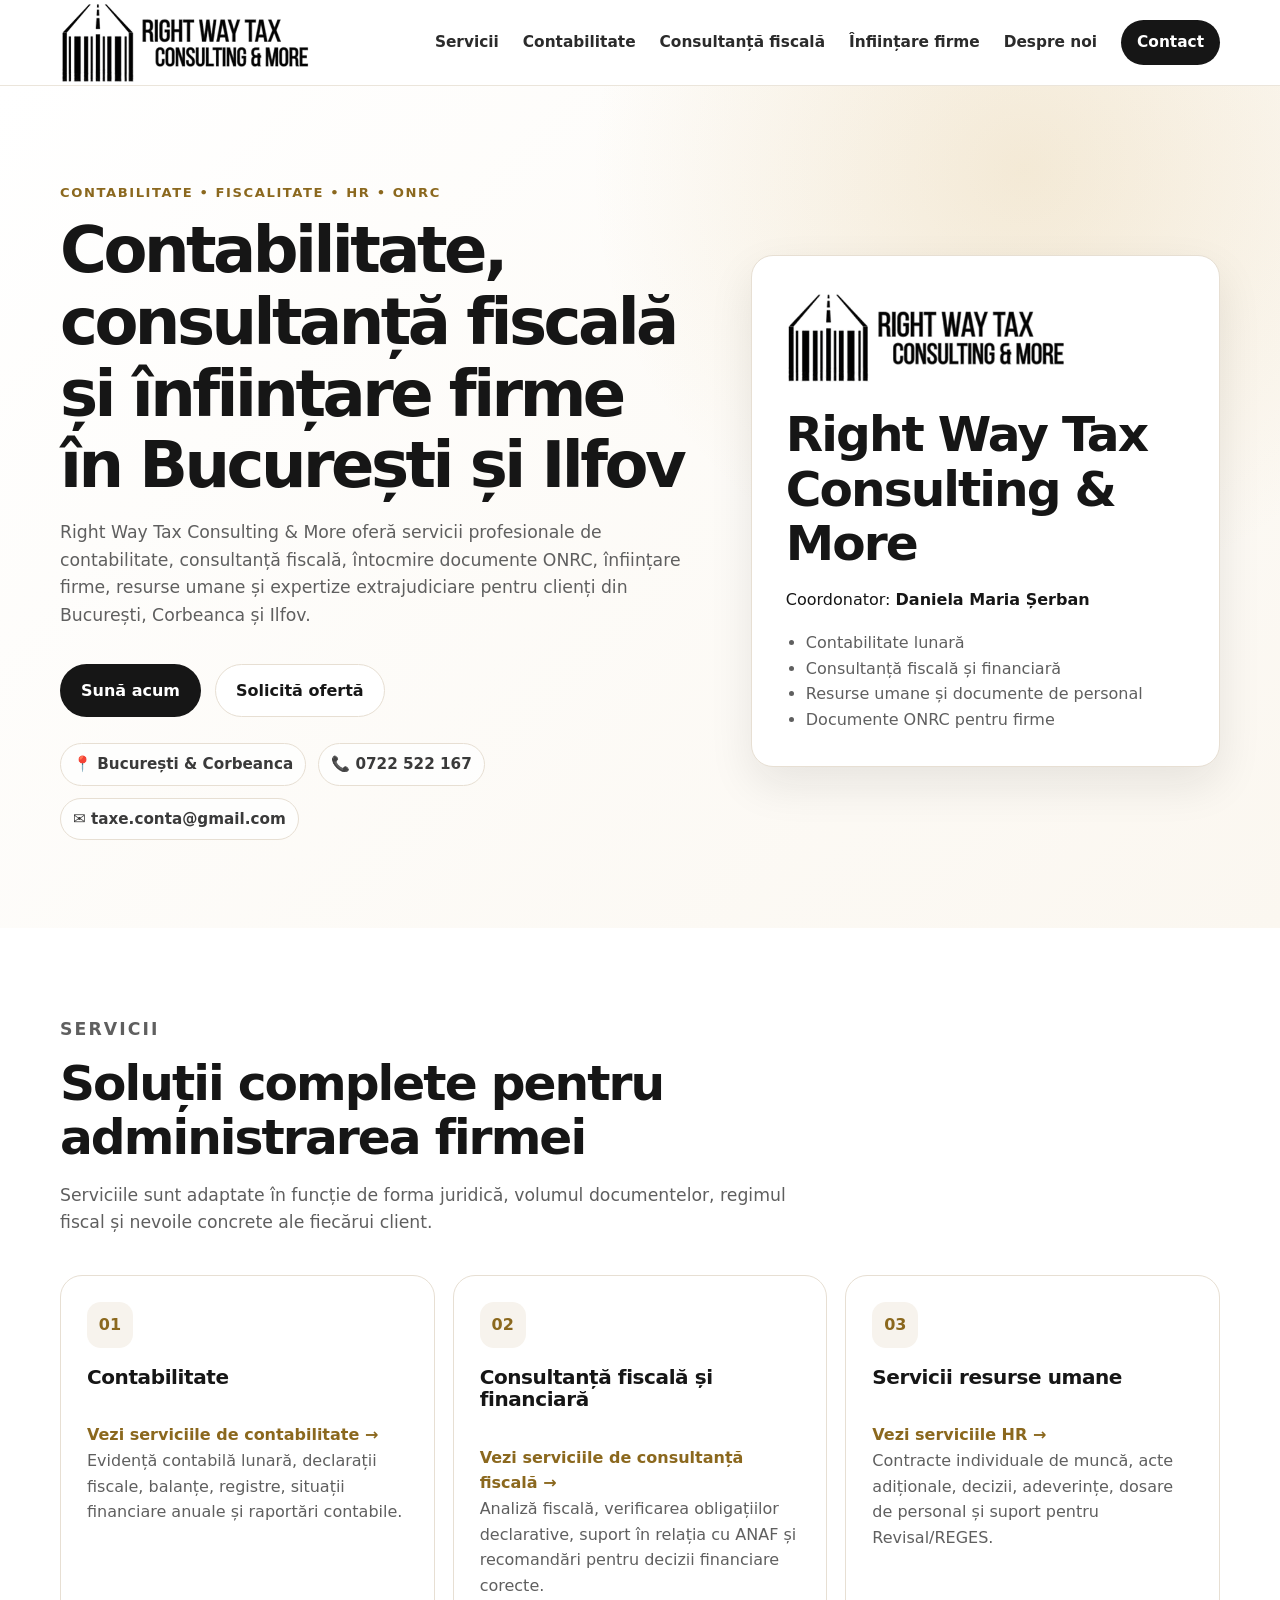
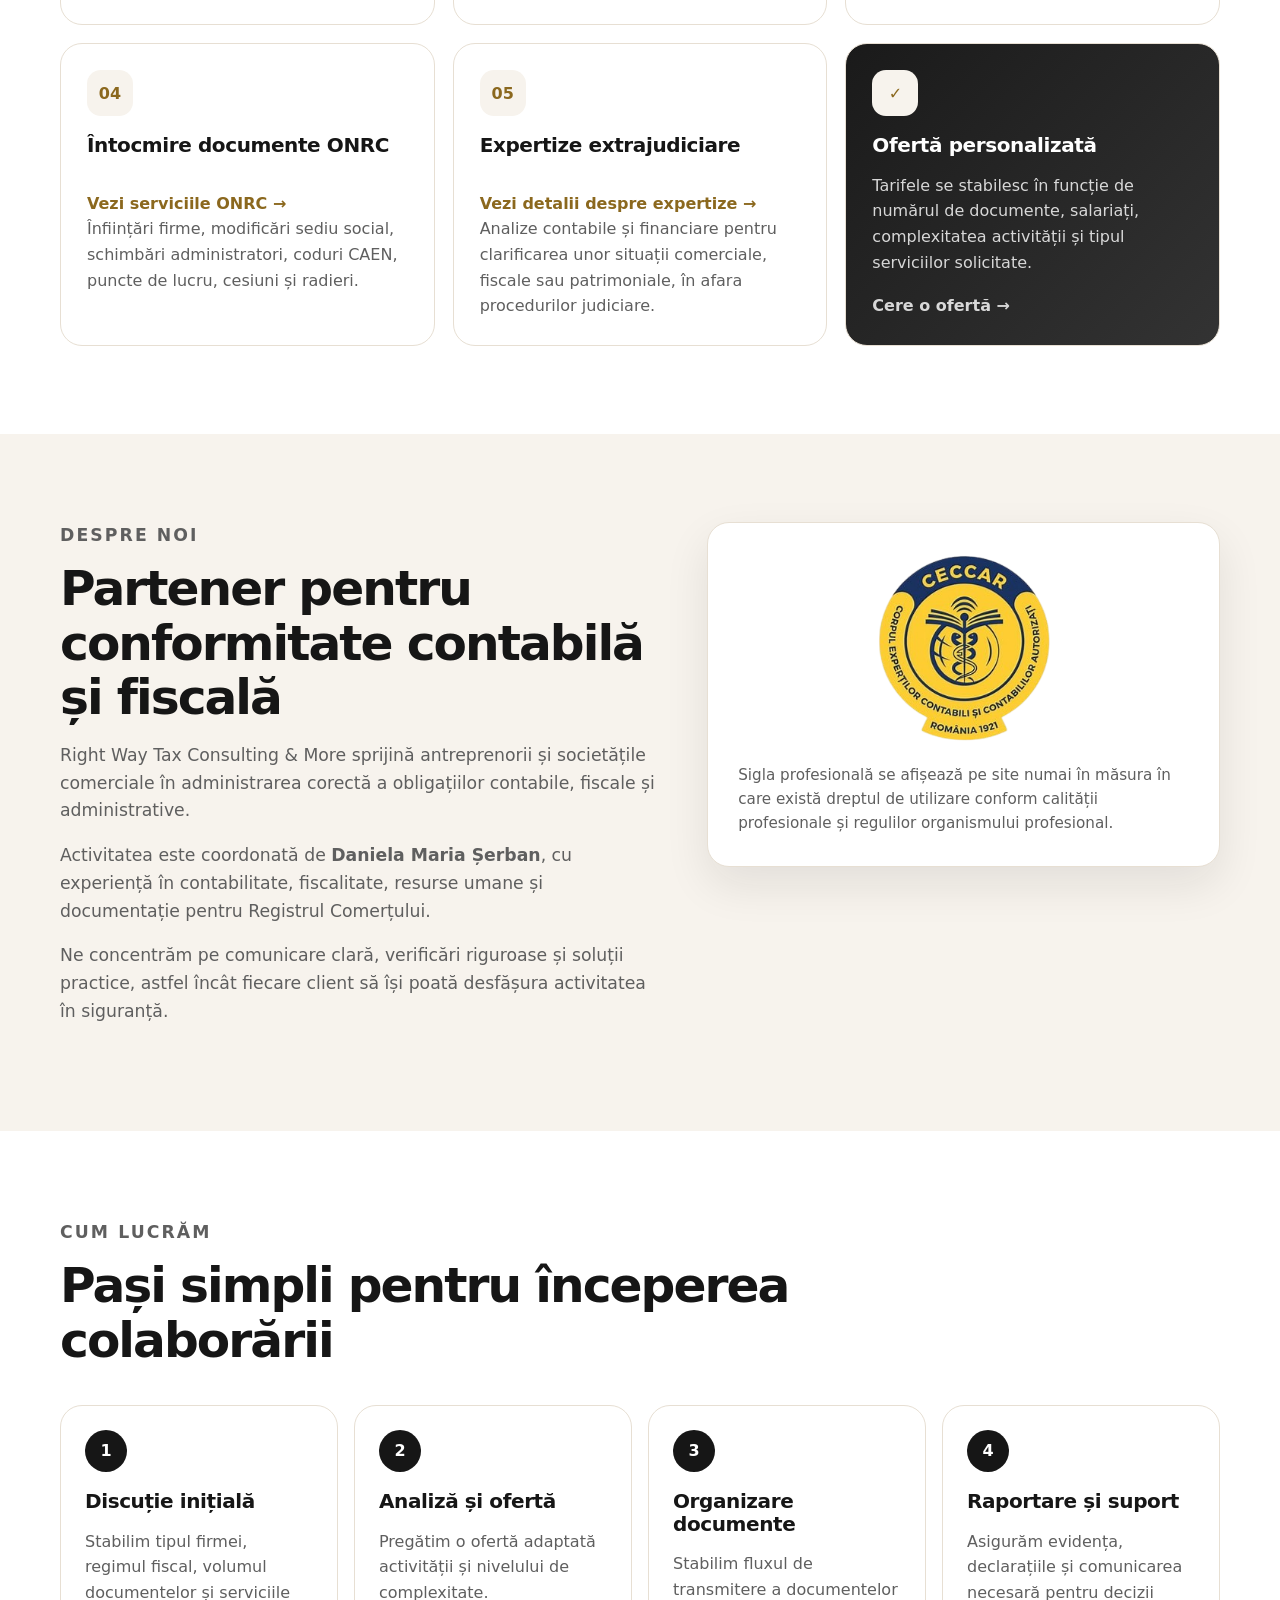
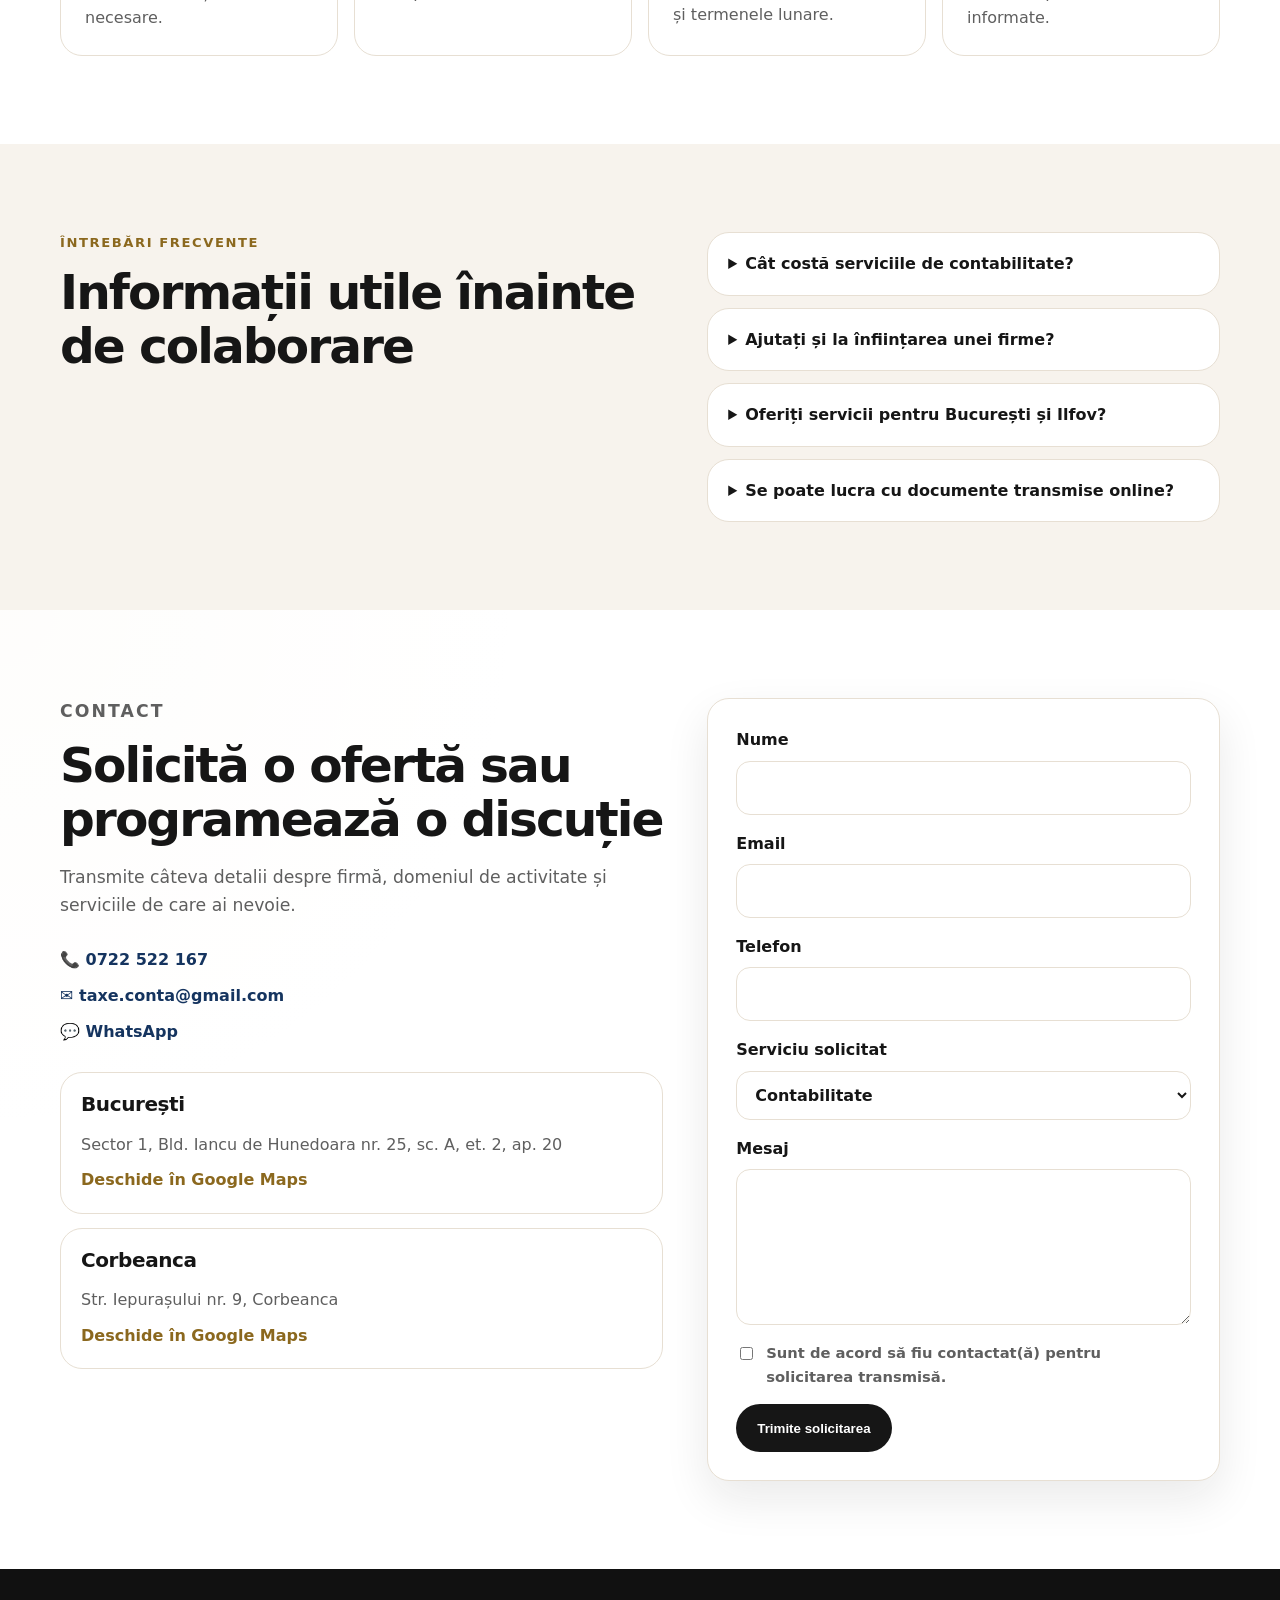
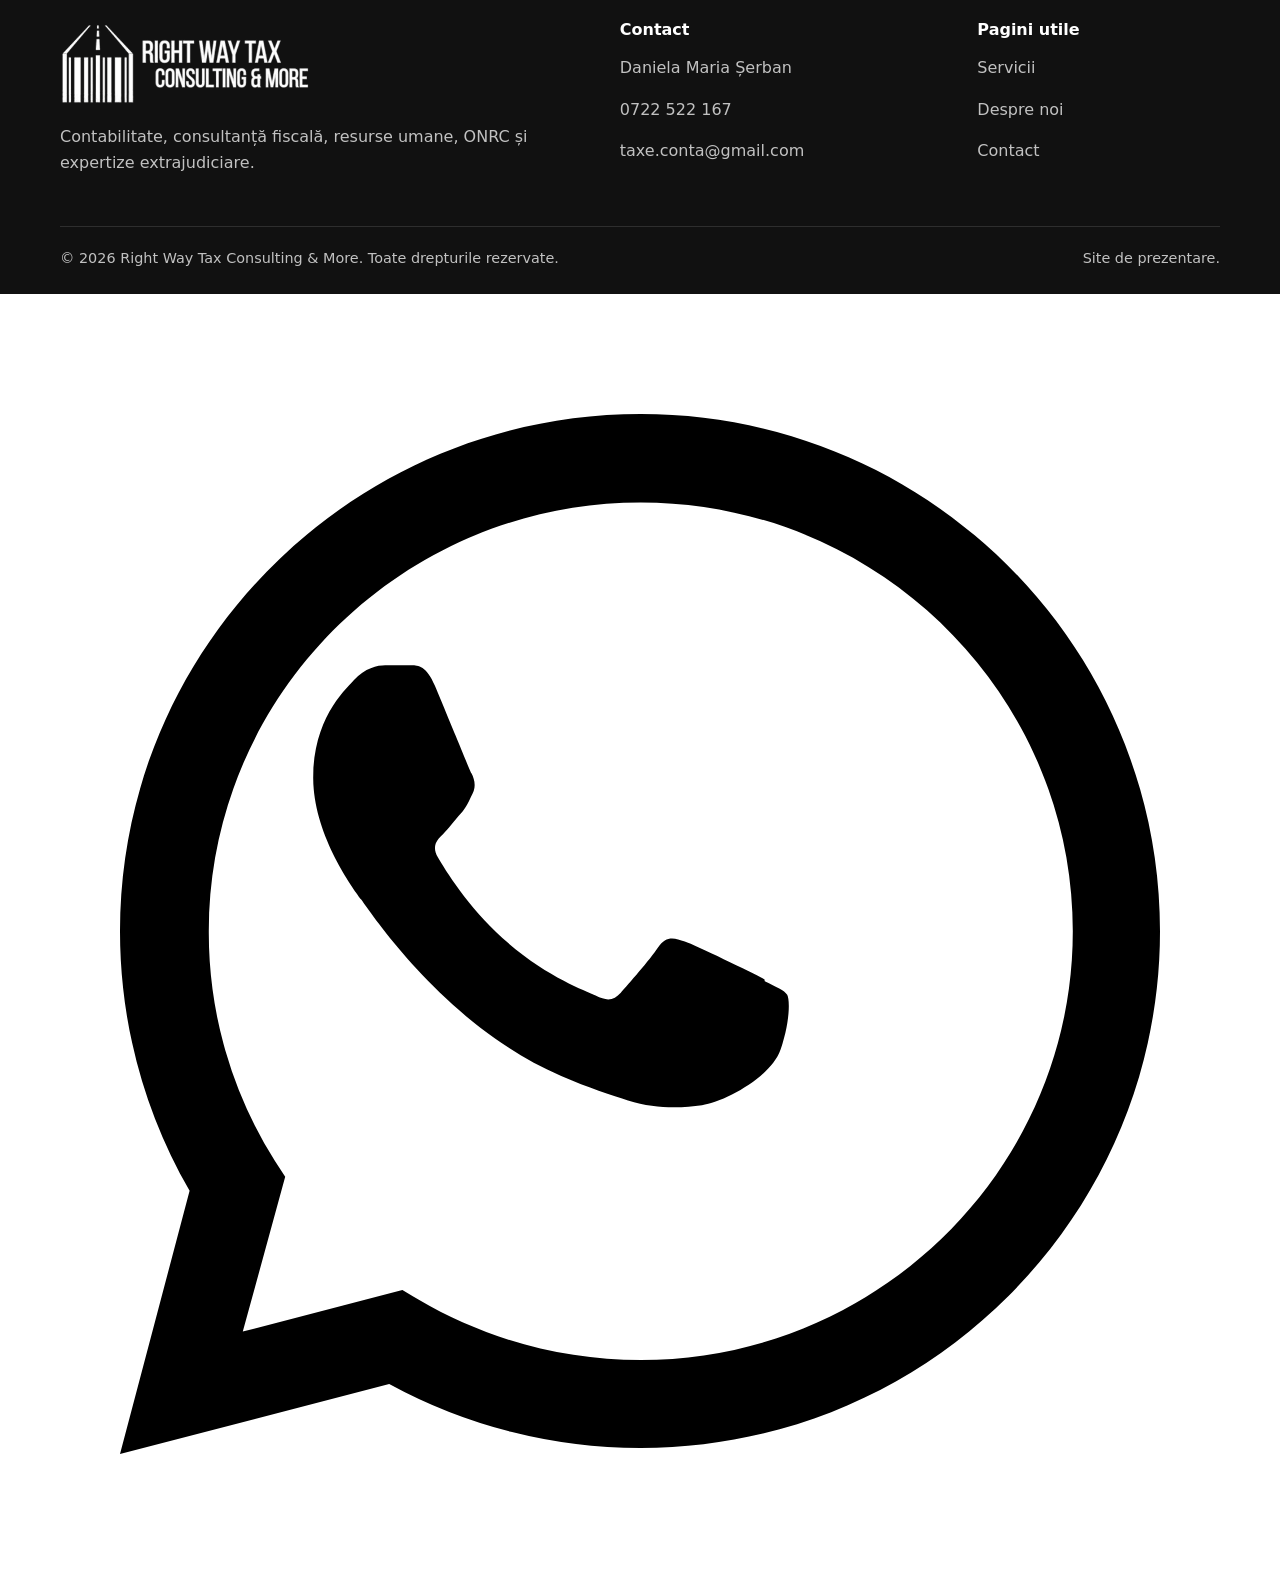
==== commit 92e46dda: "Update index.html" ====
--- a/index.html
+++ b/index.html
@@ -373,6 +373,19 @@
     </div>
   </footer>
 
+<a
+  class="whatsapp-float"
+  href="https://wa.me/40722522167"
+  target="_blank"
+  rel="noopener"
+  aria-label="Contactează-ne pe WhatsApp"
+>
+  <svg viewBox="0 0 32 32" aria-hidden="true">
+    <path d="M19.11 17.13c-.29-.15-1.72-.85-1.99-.94-.27-.1-.47-.15-.67.15-.19.29-.76.94-.93 1.13-.17.19-.34.22-.63.07-.29-.15-1.22-.45-2.33-1.44-.86-.77-1.44-1.72-1.61-2.01-.17-.29-.02-.45.13-.59.13-.13.29-.34.44-.51.15-.17.19-.29.29-.49.1-.19.05-.37-.02-.51-.07-.15-.67-1.61-.92-2.2-.24-.58-.49-.5-.67-.51h-.57c-.19 0-.51.07-.78.37-.27.29-1.02 1-1.02 2.45s1.05 2.84 1.2 3.04c.15.19 2.06 3.15 5 4.41.7.3 1.24.48 1.67.61.7.22 1.34.19 1.85.12.56-.08 1.72-.7 1.96-1.38.24-.68.24-1.26.17-1.38-.07-.12-.27-.19-.56-.34z"/>
+    <path d="M16.02 3C8.84 3 3 8.8 3 15.93c0 2.28.6 4.52 1.74 6.49L3 29l6.73-1.75a13.1 13.1 0 0 0 6.29 1.6C23.2 28.85 29 23.05 29 15.93S23.2 3 16.02 3zm0 23.65c-1.96 0-3.88-.52-5.56-1.51l-.4-.24-3.99 1.04 1.06-3.87-.26-.4a10.68 10.68 0 0 1-1.65-5.74c0-5.91 4.85-10.72 10.8-10.72s10.8 4.81 10.8 10.72-4.85 10.72-10.8 10.72z"/>
+  </svg>
+</a>
+  
   <script src="script.js"></script>
 </body>
 </html>
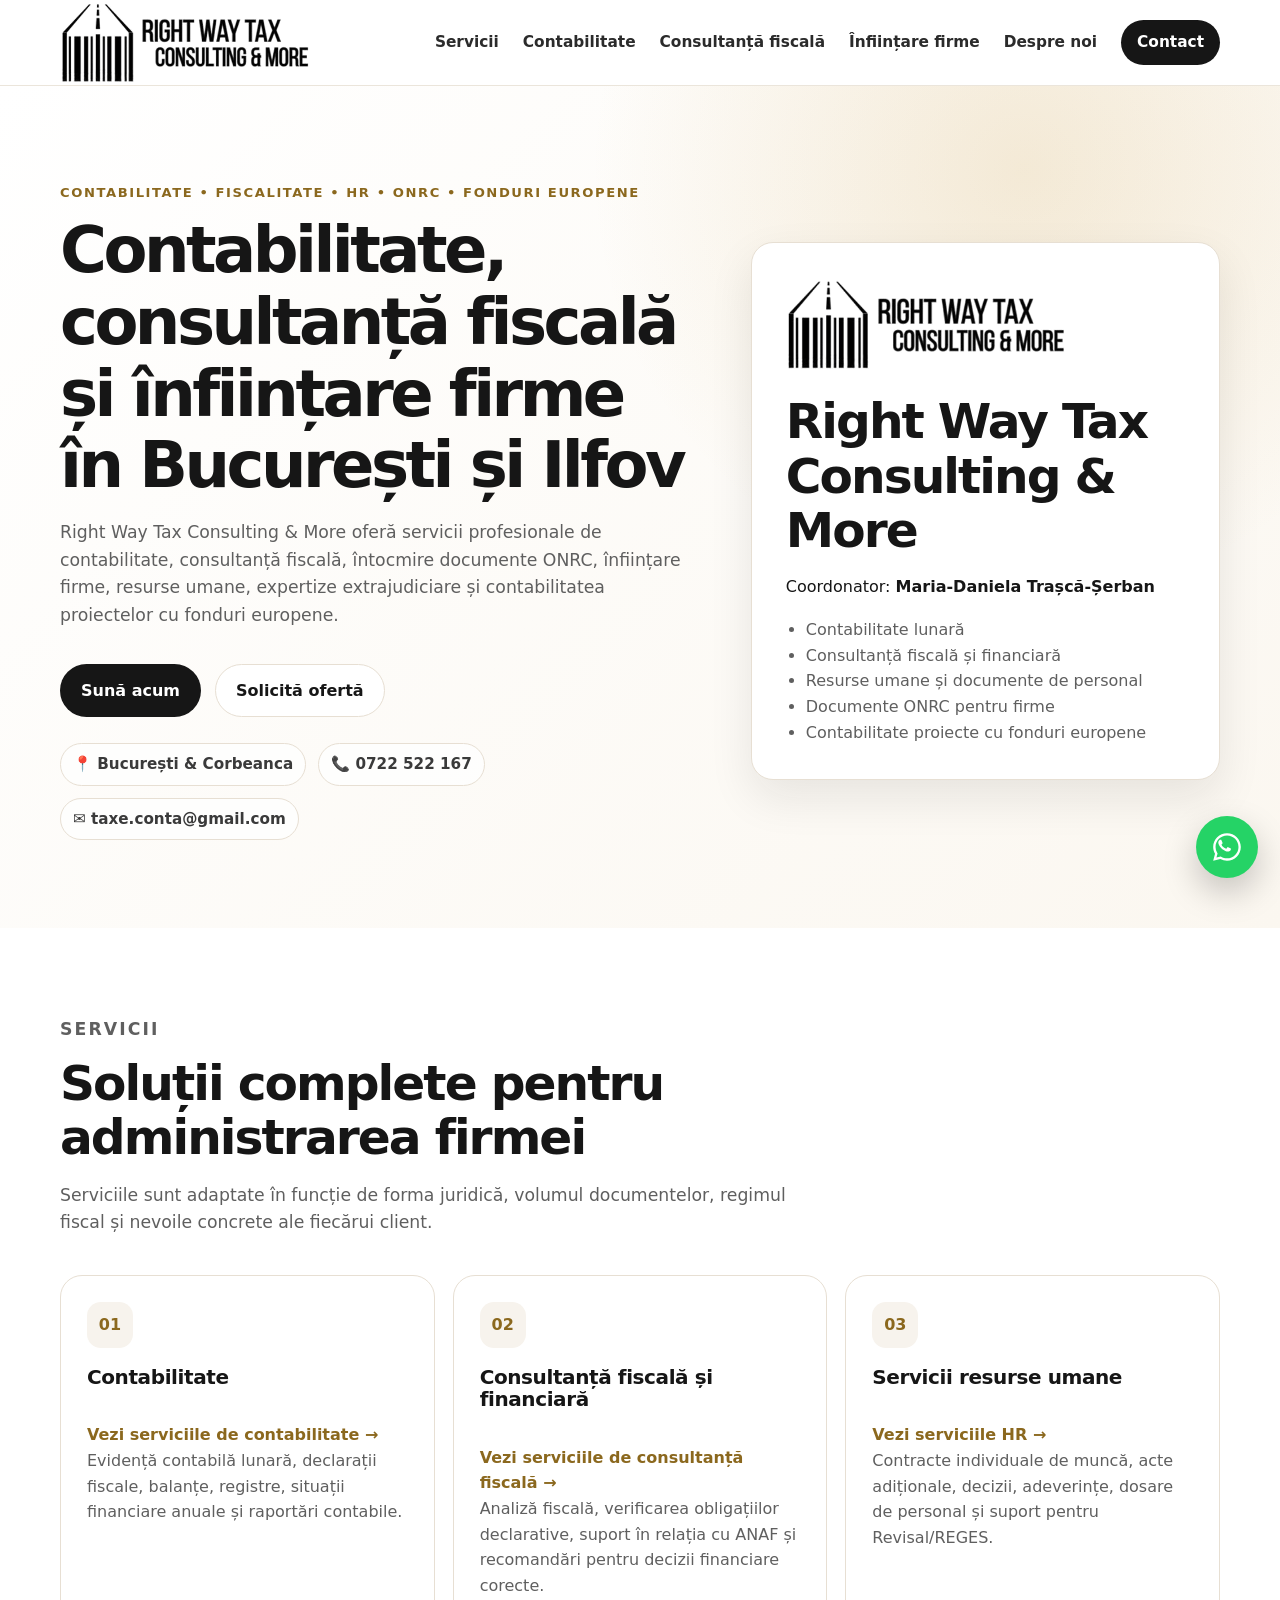
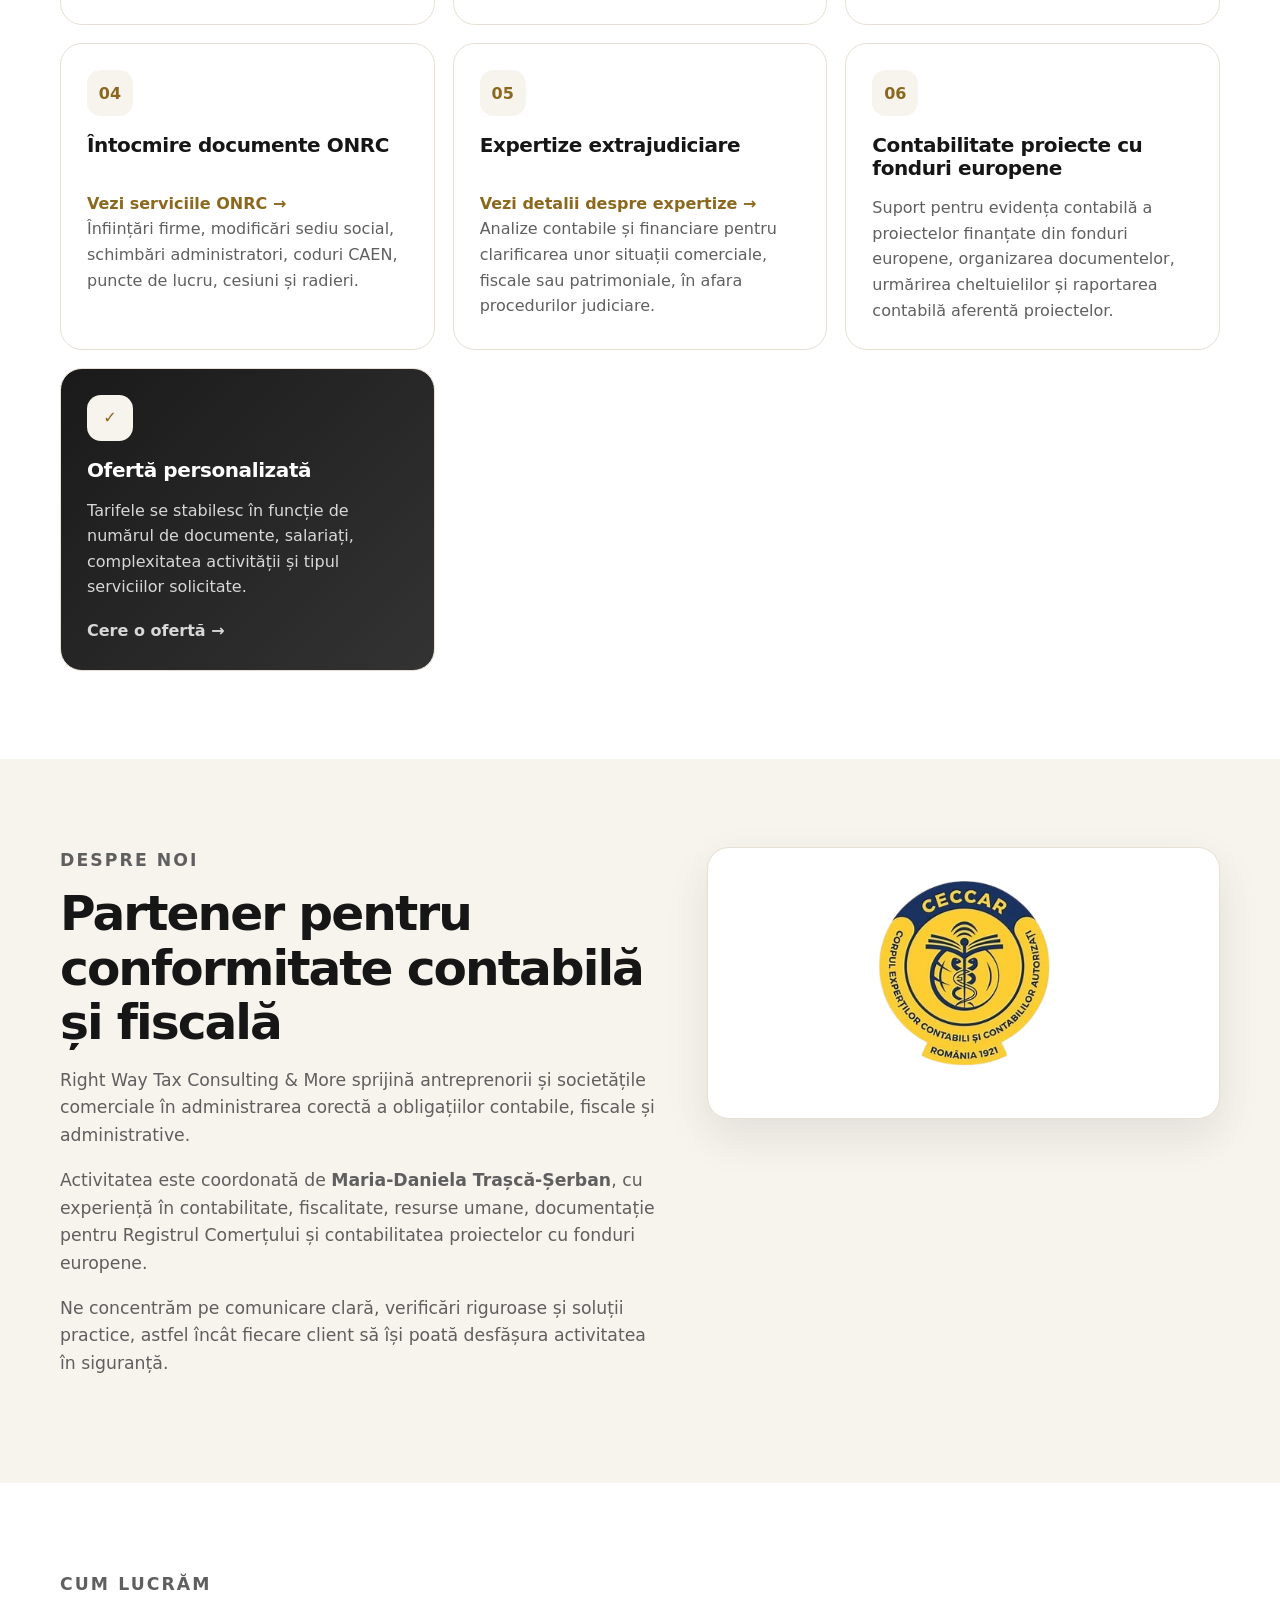
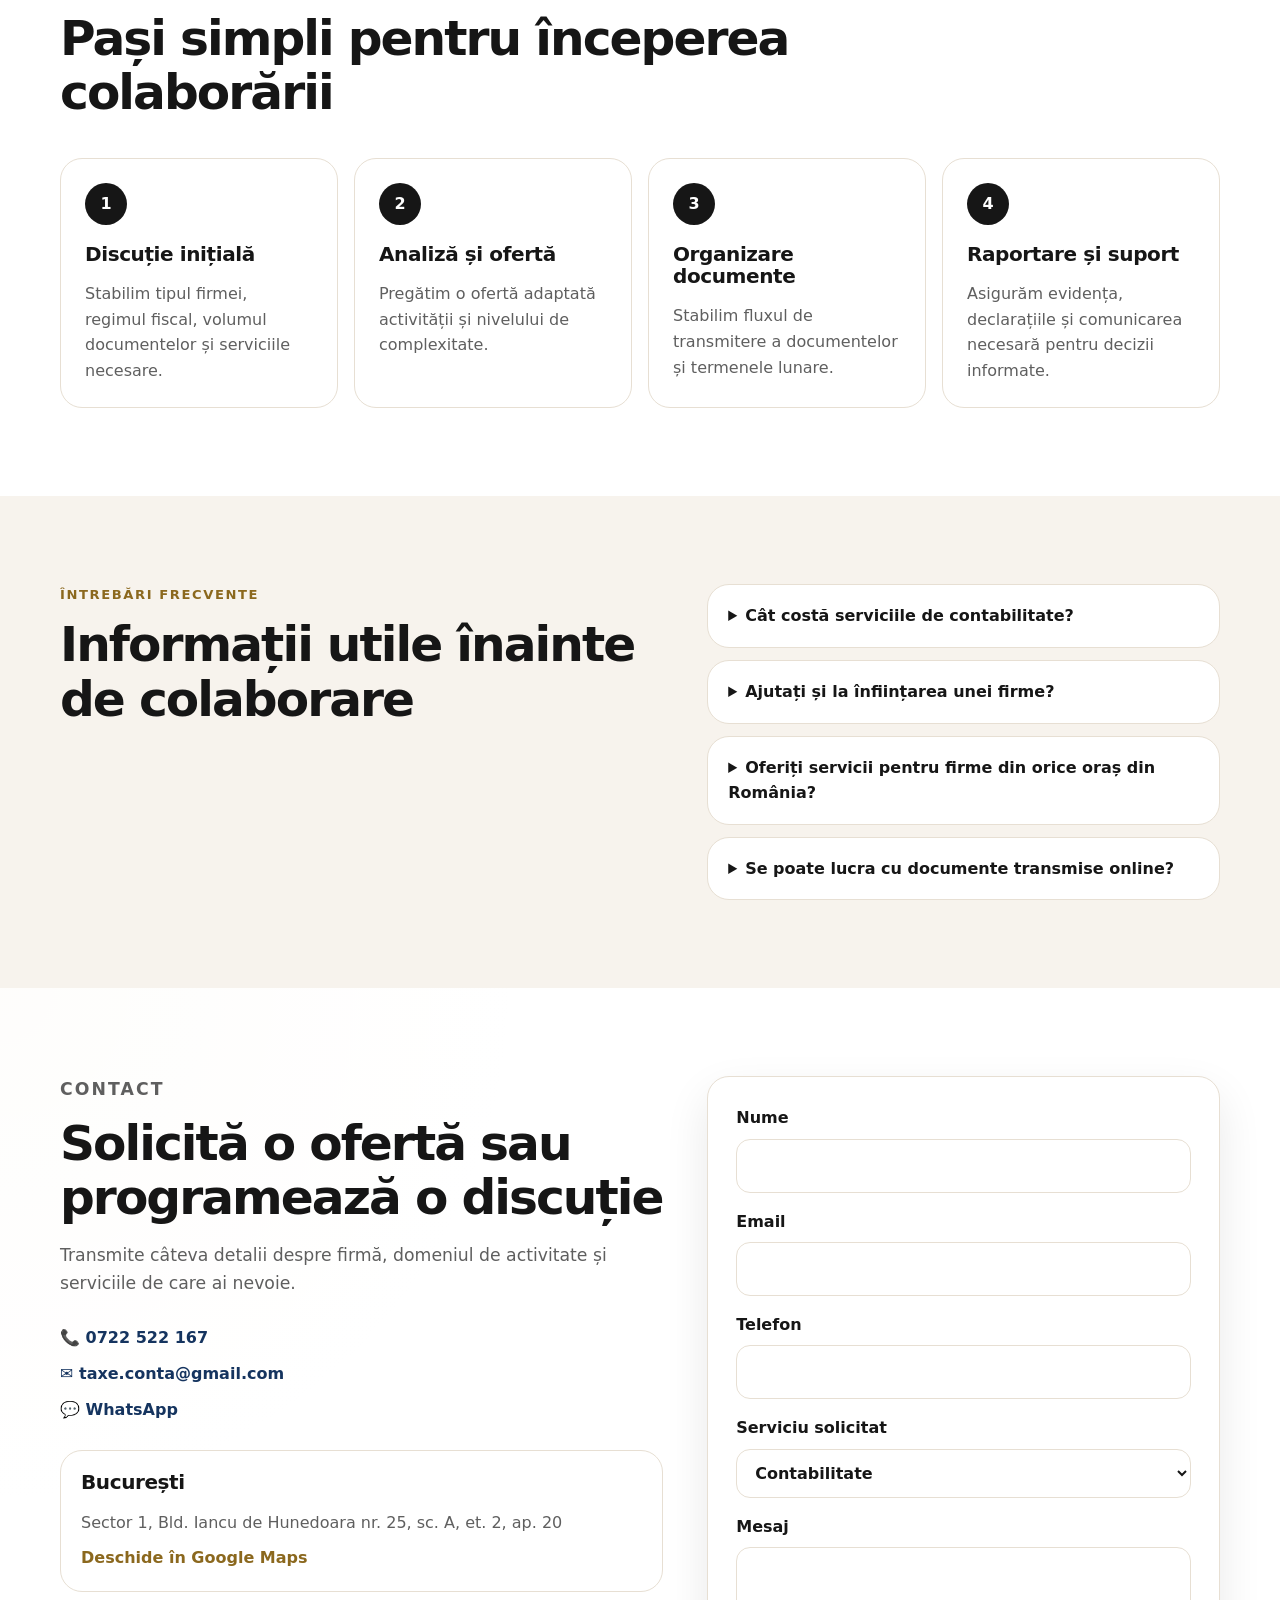
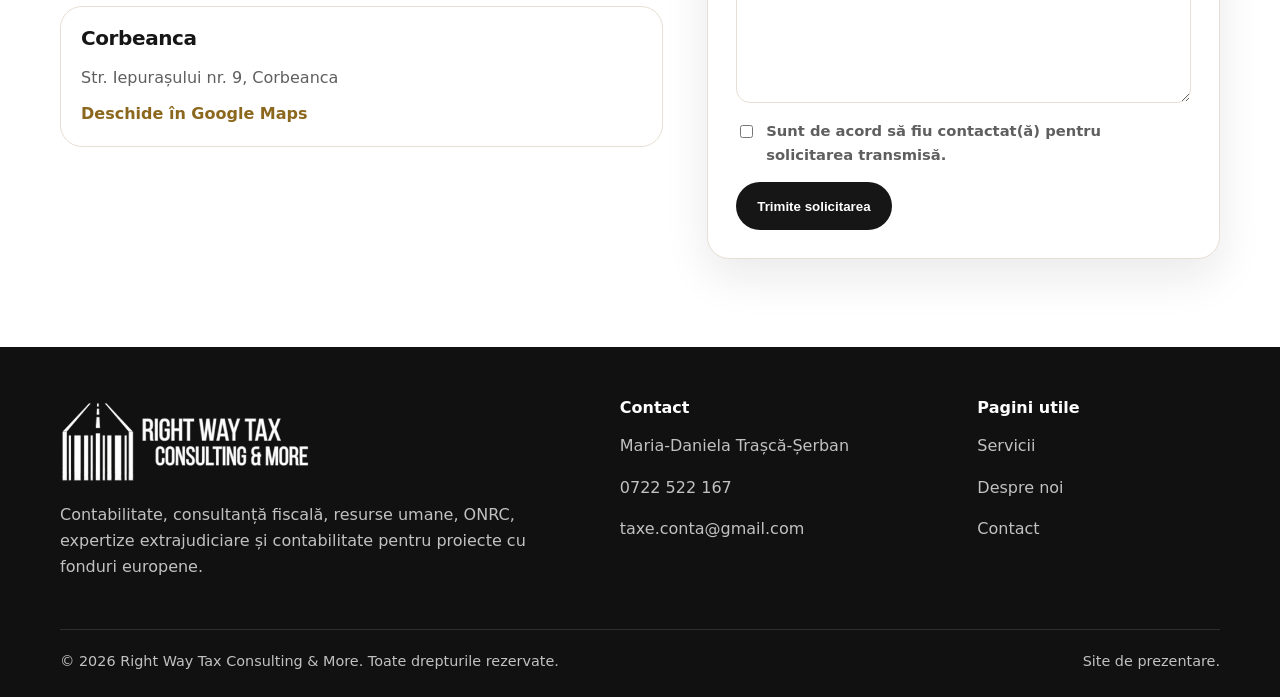
==== commit dc8d4820: "Update index.html" ====
--- a/index.html
+++ b/index.html
@@ -3,12 +3,12 @@
 <head>
   <meta charset="utf-8" />
   <meta name="viewport" content="width=device-width, initial-scale=1" />
-  <title>Contabilitate, Consultanță Fiscală și Înființare Firme | Right Way Tax</title>
-  <meta name="description" content="Right Way Tax Consulting & More oferă servicii de contabilitate, consultanță fiscală, înființare firme și întocmire documente ONRC în București, Corbeanca și Ilfov." />
-  <meta name="keywords" content="contabilitate București, contabilitate Corbeanca, consultanță fiscală, înființare firme, întocmire documente ONRC, servicii ONRC, contabil Sector 1, contabil Ilfov, Right Way Tax, Contabil, Contabil Bucuresti, Right Way Contabilitate" />
+  <title>Contabilitate, consultanță fiscală, ONRC și fonduri europene | Right Way Tax</title>
+  <meta name="description" content="Right Way Tax Consulting & More oferă servicii de contabilitate, consultanță fiscală, resurse umane, documente ONRC, expertize extrajudiciare și contabilitate pentru proiecte cu fonduri europene." />
+  <meta name="keywords" content="contabilitate București, contabil Corbeanca, consultanță fiscală, resurse umane, înființare firmă, ONRC, expertize extrajudiciare, fonduri europene, contabilitate proiecte fonduri europene, Maria-Daniela Trașcă-Șerban" />
   <meta name="author" content="Right Way Tax Consulting & More" />
   <meta property="og:title" content="Right Way Tax Consulting & More" />
-  <meta property="og:description" content="Contabilitate, consultanță fiscală, HR, ONRC și expertize extrajudiciare." />
+  <meta property="og:description" content="Contabilitate, consultanță fiscală, HR, ONRC, expertize extrajudiciare și contabilitate pentru proiecte cu fonduri europene." />
   <meta property="og:type" content="website" />
   <meta property="og:image" content="assets/logo-right-way-tax.png" />
   <link rel="icon" type="image/png" href="/assets/logo-right-way-tax.png" />
@@ -22,7 +22,7 @@
     "@context": "https://schema.org",
     "@type": "AccountingService",
     "name": "Right Way Tax Consulting & More",
-    "founder": "Daniela Maria Șerban",
+    "founder": "Maria-Daniela Trașcă-Șerban",
     "telephone": "+40722522167",
     "email": "taxe.conta@gmail.com",
     "areaServed": ["București", "Corbeanca", "Ilfov", "România"],
@@ -43,11 +43,13 @@
       }
     ],
     "serviceType": [
-      "Contabilitate",
-      "Consultanță fiscală",
-      "Servicii resurse umane",
-      "Întocmire documente ONRC",
-      "Expertize extrajudiciare"
+  "Contabilitate",
+  "Consultanță fiscală",
+  "Servicii resurse umane",
+  "Întocmire documente ONRC",
+  "Expertize extrajudiciare",
+  "Contabilitate proiecte cu fonduri europene"
+]
     ]
   }
   </script>
@@ -81,12 +83,12 @@
     <section class="hero section">
       <div class="container hero-grid">
         <div class="hero-copy">
-          <p class="eyebrow">Contabilitate • Fiscalitate • HR • ONRC</p>
+          <p class="eyebrow">Contabilitate • Fiscalitate • HR • ONRC • Fonduri europene</p>
           <h1>Contabilitate, consultanță fiscală și înființare firme în București și Ilfov</h1>
           <p class="hero-text">
   Right Way Tax Consulting & More oferă servicii profesionale de contabilitate,
-  consultanță fiscală, întocmire documente ONRC, înființare firme, resurse umane
-  și expertize extrajudiciare pentru clienți din București, Corbeanca și Ilfov.
+  consultanță fiscală, întocmire documente ONRC, înființare firme, resurse umane,
+  expertize extrajudiciare și contabilitatea proiectelor cu fonduri europene.
           </p>
           <div class="hero-actions">
             <a class="btn btn-primary" href="tel:+40722522167">Sună acum</a>
@@ -102,12 +104,13 @@
         <aside class="hero-card" aria-label="Date de contact">
           <img src="assets/logo-right-way-tax.png" alt="" class="hero-card-logo" />
           <h2>Right Way Tax Consulting & More</h2>
-          <p>Coordonator: <strong>Daniela Maria Șerban</strong></p>
+          <p>Coordonator: <strong>Maria-Daniela Trașcă-Șerban</strong></p>
           <ul>
             <li>Contabilitate lunară</li>
             <li>Consultanță fiscală și financiară</li>
             <li>Resurse umane și documente de personal</li>
             <li>Documente ONRC pentru firme</li>
+            <li>Contabilitate proiecte cu fonduri europene</li>
           </ul>
         </aside>
       </div>
@@ -175,6 +178,15 @@
             </p>
           </article>
 
+          <article class="card">
+            <div class="icon">06</div>
+            <h3>Contabilitate proiecte cu fonduri europene</h3>
+            <p>
+                Suport pentru evidența contabilă a proiectelor finanțate din fonduri europene,
+                organizarea documentelor, urmărirea cheltuielilor și raportarea contabilă aferentă proiectelor.
+            </p>
+          </article>
+          
           <article class="card card-accent">
             <div class="icon">✓</div>
             <h3>Ofertă personalizată</h3>
@@ -198,8 +210,9 @@
             în administrarea corectă a obligațiilor contabile, fiscale și administrative.
           </p>
           <p>
-            Activitatea este coordonată de <strong>Daniela Maria Șerban</strong>, cu experiență în
-            contabilitate, fiscalitate, resurse umane și documentație pentru Registrul Comerțului.
+           Activitatea este coordonată de <strong>Maria-Daniela Trașcă-Șerban</strong>, cu experiență în
+           contabilitate, fiscalitate, resurse umane, documentație pentru Registrul Comerțului
+           și contabilitatea proiectelor cu fonduri europene.
           </p>
           <p>
             Ne concentrăm pe comunicare clară, verificări riguroase și soluții practice,
@@ -209,9 +222,6 @@
 
         <div class="credential-box">
           <img src="assets/logo-ceccar.png" alt="CECCAR - Corpul Experților Contabili și Contabililor Autorizați din România" />
-          <p>
-            Sigla profesională se afișează pe site numai în măsura în care există dreptul de utilizare conform calității profesionale și regulilor organismului profesional.
-          </p>
         </div>
       </div>
     </section>
@@ -265,12 +275,12 @@
             <p>Da. Putem pregăti documentația necesară pentru înființări și modificări la ONRC.</p>
           </details>
           <details>
-            <summary>Oferiți servicii pentru București și Ilfov?</summary>
-            <p>Da. Avem adresă în București Sector 1 și în Corbeanca, iar multe etape se pot gestiona și online.</p>
+            <summary>Oferiți servicii pentru firme din orice oraș din România?</summary>
+            <p>Da. Oferim servicii pentru orice firmă românească, precum și pentru înființarea de firme în România.</p>
           </details>
           <details>
             <summary>Se poate lucra cu documente transmise online?</summary>
-            <p>Da. Documentele pot fi organizate și transmise electronic, în funcție de fluxul stabilit cu fiecare client.</p>
+            <p>Da. Colaborarea se desfășoară în principal online, iar documentele se transmit electronic. Întâlnirile fizice nu sunt necesare pentru derularea serviciilor și se pot organiza doar la solicitarea clientului, pentru situații punctuale.</p>
           </details>
         </div>
       </div>
@@ -322,14 +332,14 @@
 
           <label>
             Serviciu solicitat
-            <select name="serviciu">
-              <option>Contabilitate</option>
-              <option>Consultanță fiscală și financiară</option>
-              <option>Servicii resurse umane</option>
-              <option>Întocmire documente ONRC</option>
-              <option>Expertize extrajudiciare</option>
-              <option>Alt serviciu</option>
-            </select>
+          <select name="serviciu">
+            <option>Contabilitate</option>
+            <option>Consultanță fiscală și financiară</option>
+            <option>Servicii resurse umane</option>
+            <option>Întocmire documente ONRC</option>
+            <option>Expertize extrajudiciare</option>
+            <option>Contabilitate proiecte cu fonduri europene</option>
+          </select>
           </label>
 
           <label>
@@ -352,11 +362,11 @@
     <div class="container footer-grid">
       <div>
         <img src="assets/logo-right-way-tax.png" alt="Right Way Tax Consulting & More" class="footer-logo" />
-        <p>Contabilitate, consultanță fiscală, resurse umane, ONRC și expertize extrajudiciare.</p>
+        <p>Contabilitate, consultanță fiscală, resurse umane, ONRC, expertize extrajudiciare și contabilitate pentru proiecte cu fonduri europene.</p>
       </div>
       <div>
         <h2>Contact</h2>
-        <p>Daniela Maria Șerban</p>
+        <p>Maria-Daniela Trașcă-Șerban</p>
         <p><a href="tel:+40722522167">0722 522 167</a></p>
         <p><a href="mailto:taxe.conta@gmail.com">taxe.conta@gmail.com</a></p>
       </div>
--- a/styles.css
+++ b/styles.css
@@ -581,3 +581,44 @@
     flex-direction: column;
   }
 }
+
+.whatsapp-float {
+  position: fixed;
+  right: 22px;
+  bottom: 22px;
+  width: 62px;
+  height: 62px;
+  border-radius: 50%;
+  background: #25D366;
+  color: #fff;
+  display: grid;
+  place-items: center;
+  box-shadow: 0 14px 34px rgba(0, 0, 0, 0.22);
+  z-index: 999;
+  transition: transform 0.2s ease, box-shadow 0.2s ease;
+}
+
+.whatsapp-float:hover {
+  transform: translateY(-3px) scale(1.03);
+  box-shadow: 0 18px 42px rgba(0, 0, 0, 0.28);
+}
+
+.whatsapp-float svg {
+  width: 34px;
+  height: 34px;
+  fill: currentColor;
+}
+
+@media (max-width: 620px) {
+  .whatsapp-float {
+    right: 16px;
+    bottom: 16px;
+    width: 56px;
+    height: 56px;
+  }
+
+  .whatsapp-float svg {
+    width: 31px;
+    height: 31px;
+  }
+}
--- a/styles.css
+++ b/styles.css
@@ -581,3 +581,44 @@
     flex-direction: column;
   }
 }
+
+.whatsapp-float {
+  position: fixed;
+  right: 22px;
+  bottom: 22px;
+  width: 62px;
+  height: 62px;
+  border-radius: 50%;
+  background: #25D366;
+  color: #fff;
+  display: grid;
+  place-items: center;
+  box-shadow: 0 14px 34px rgba(0, 0, 0, 0.22);
+  z-index: 999;
+  transition: transform 0.2s ease, box-shadow 0.2s ease;
+}
+
+.whatsapp-float:hover {
+  transform: translateY(-3px) scale(1.03);
+  box-shadow: 0 18px 42px rgba(0, 0, 0, 0.28);
+}
+
+.whatsapp-float svg {
+  width: 34px;
+  height: 34px;
+  fill: currentColor;
+}
+
+@media (max-width: 620px) {
+  .whatsapp-float {
+    right: 16px;
+    bottom: 16px;
+    width: 56px;
+    height: 56px;
+  }
+
+  .whatsapp-float svg {
+    width: 31px;
+    height: 31px;
+  }
+}
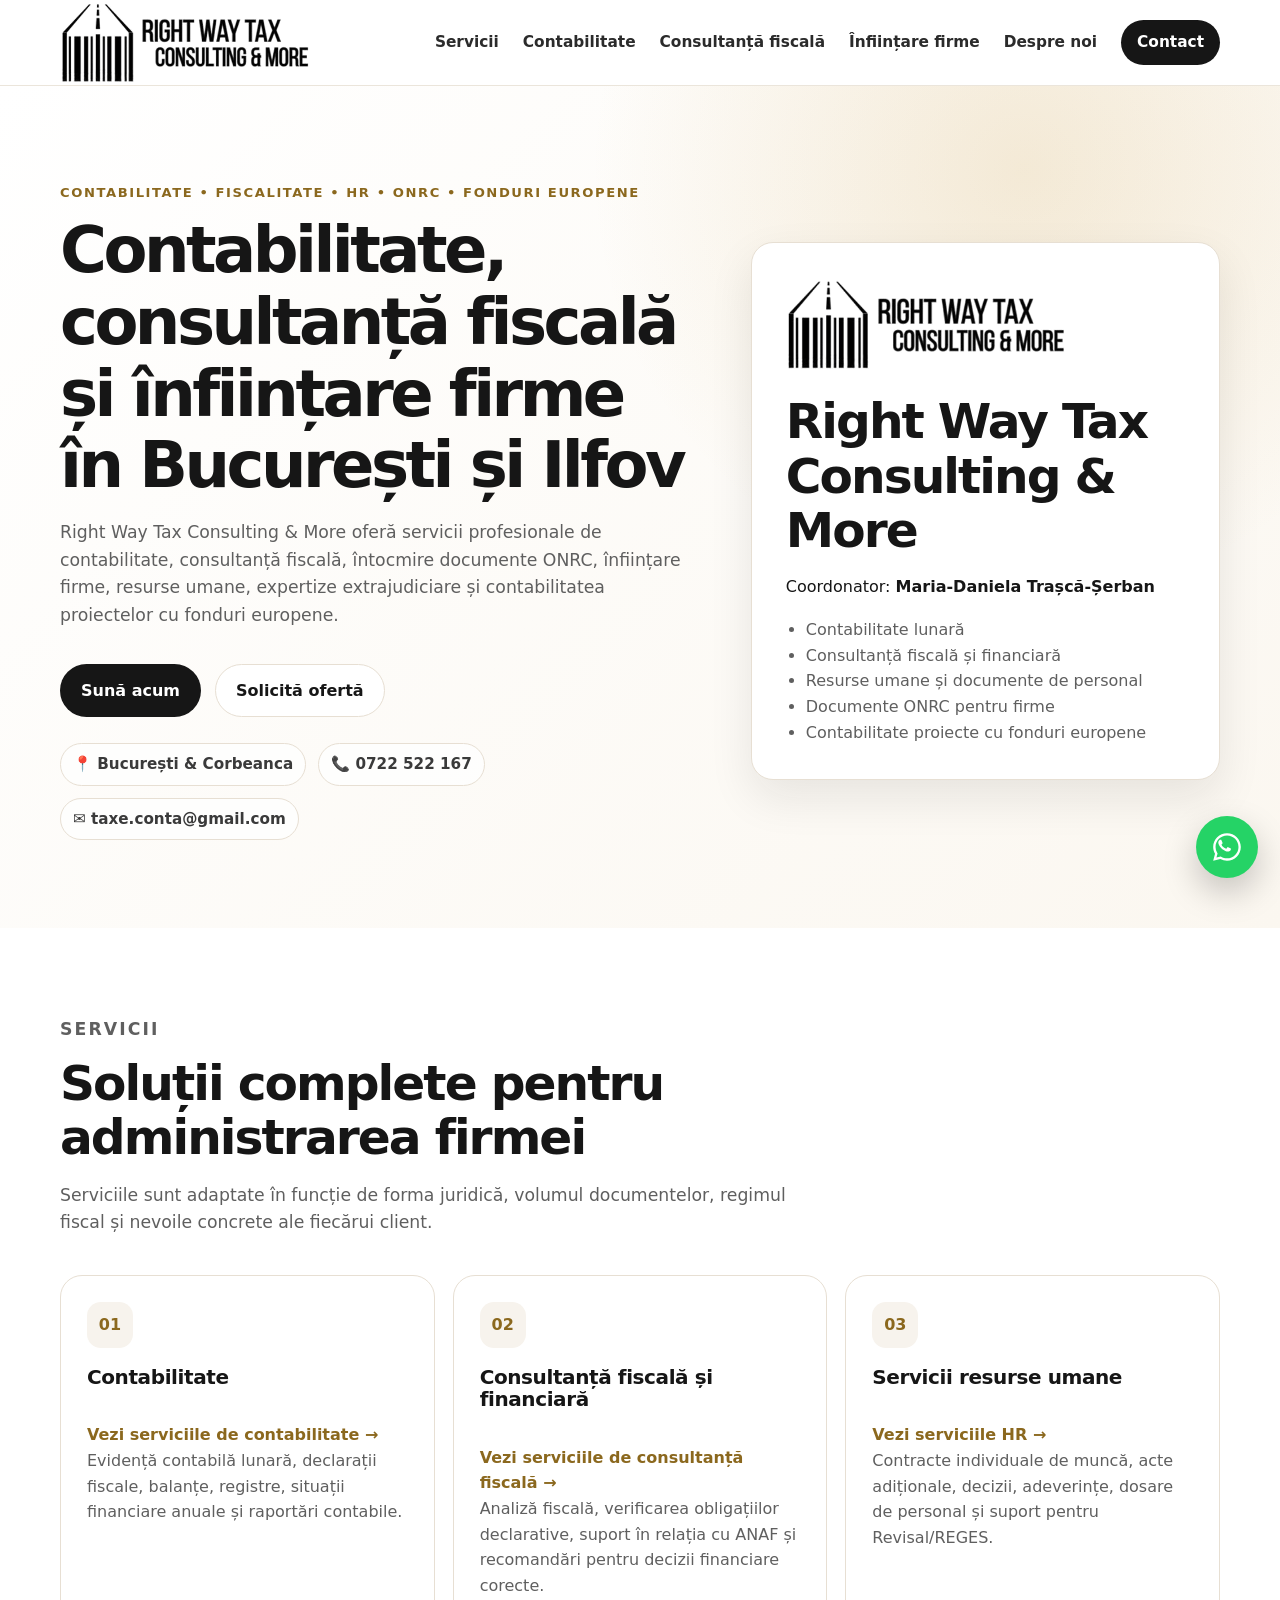
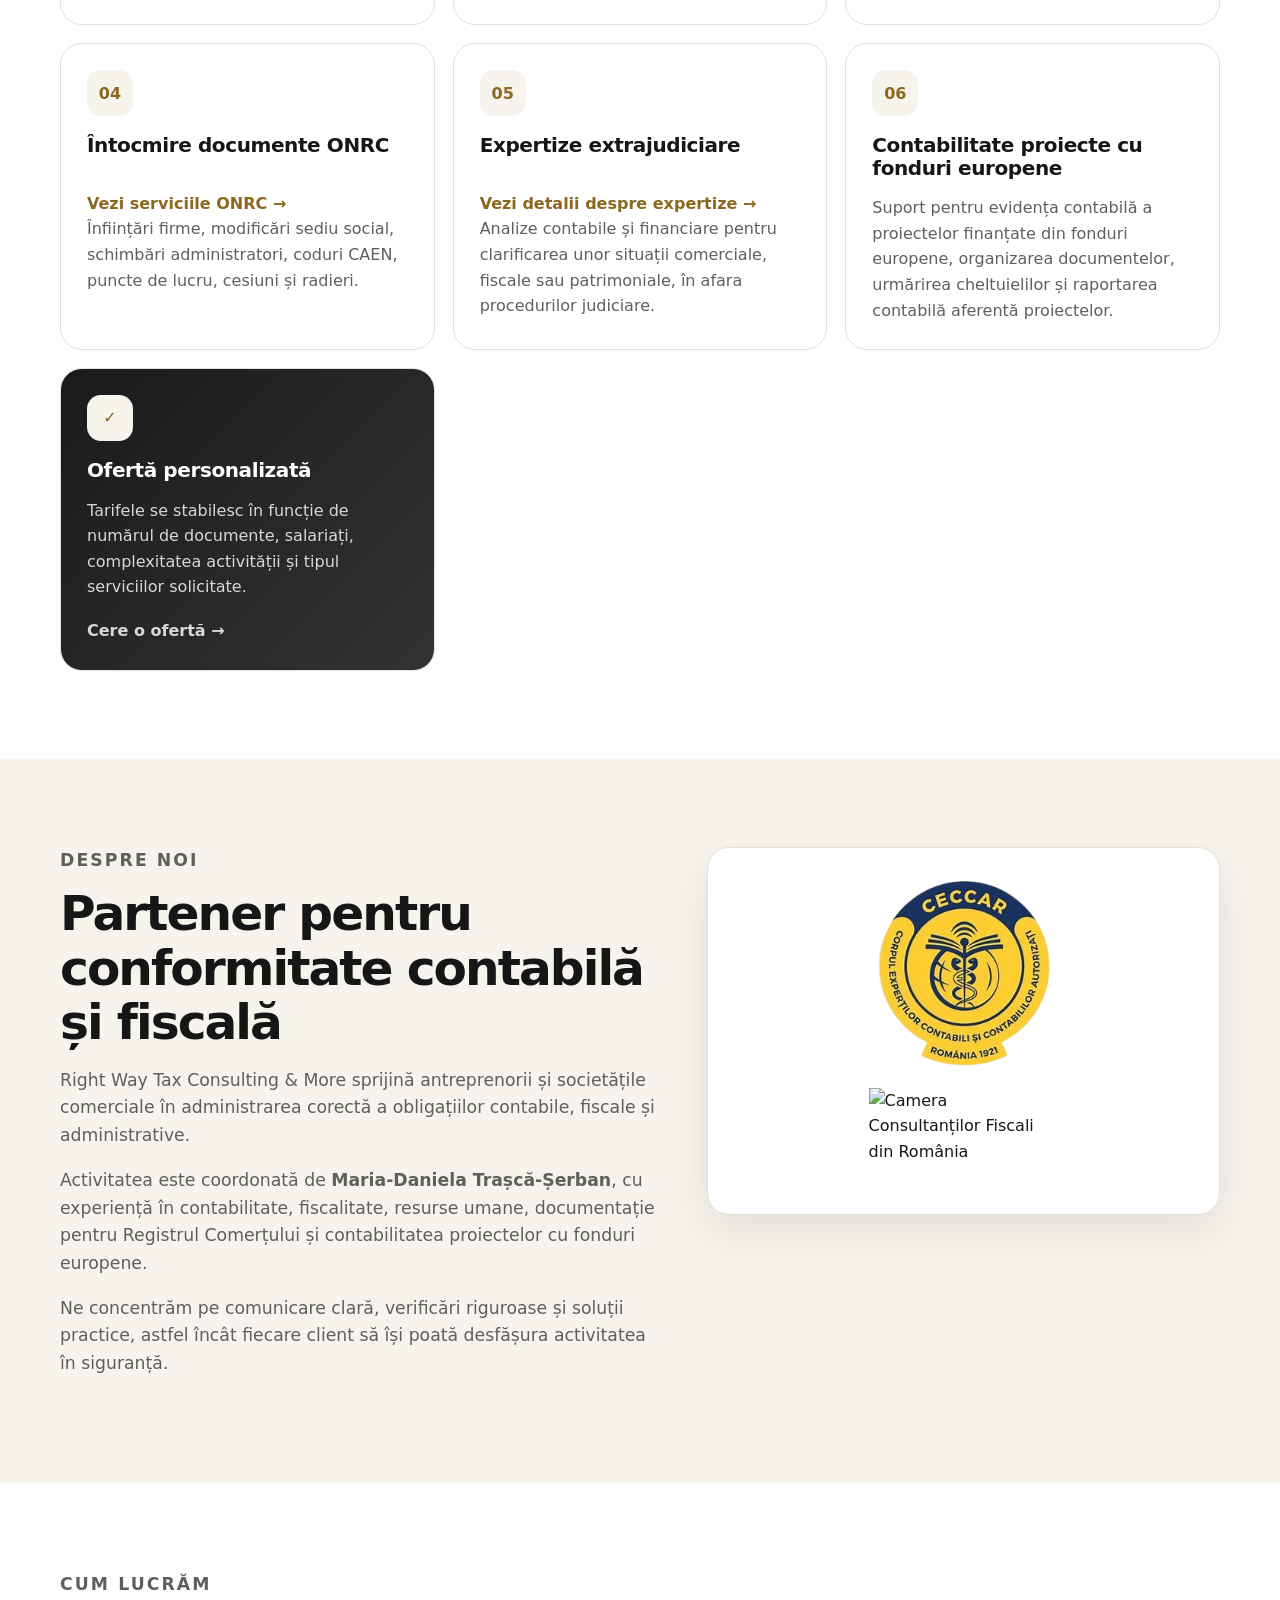
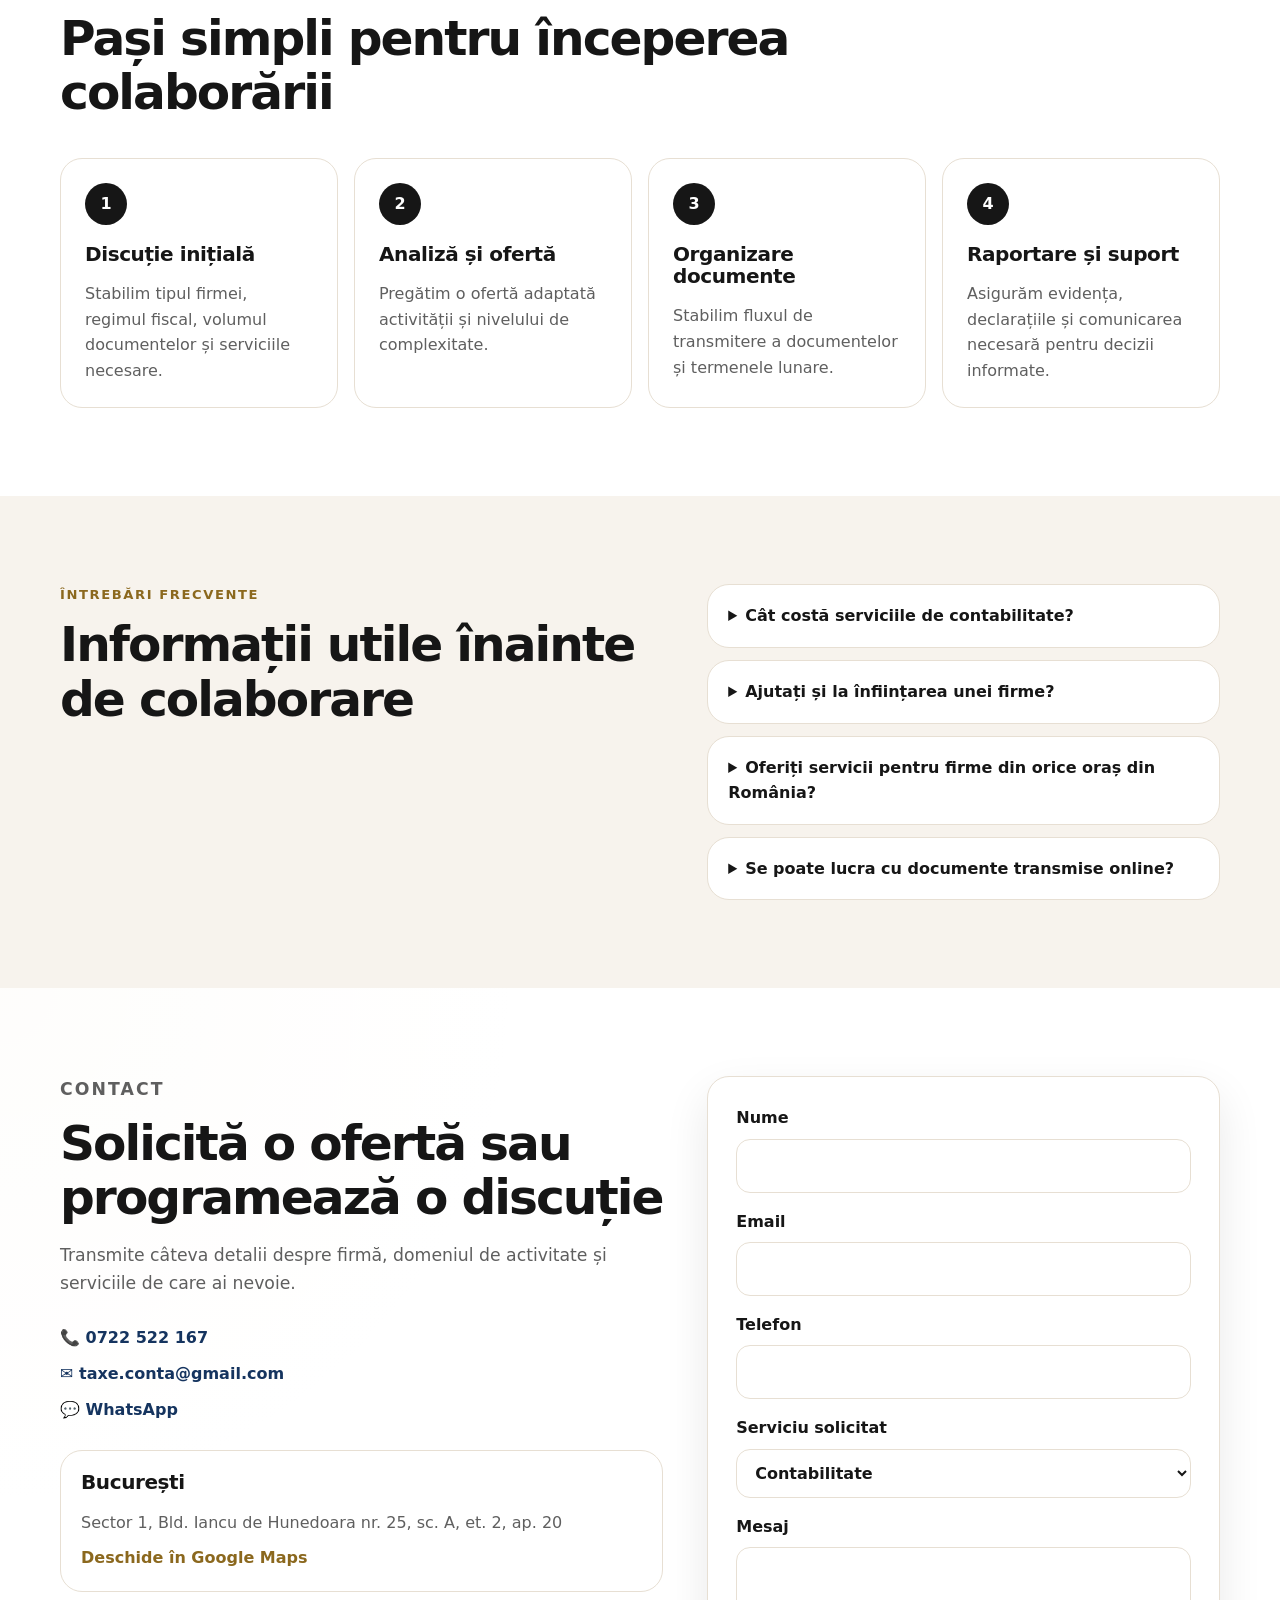
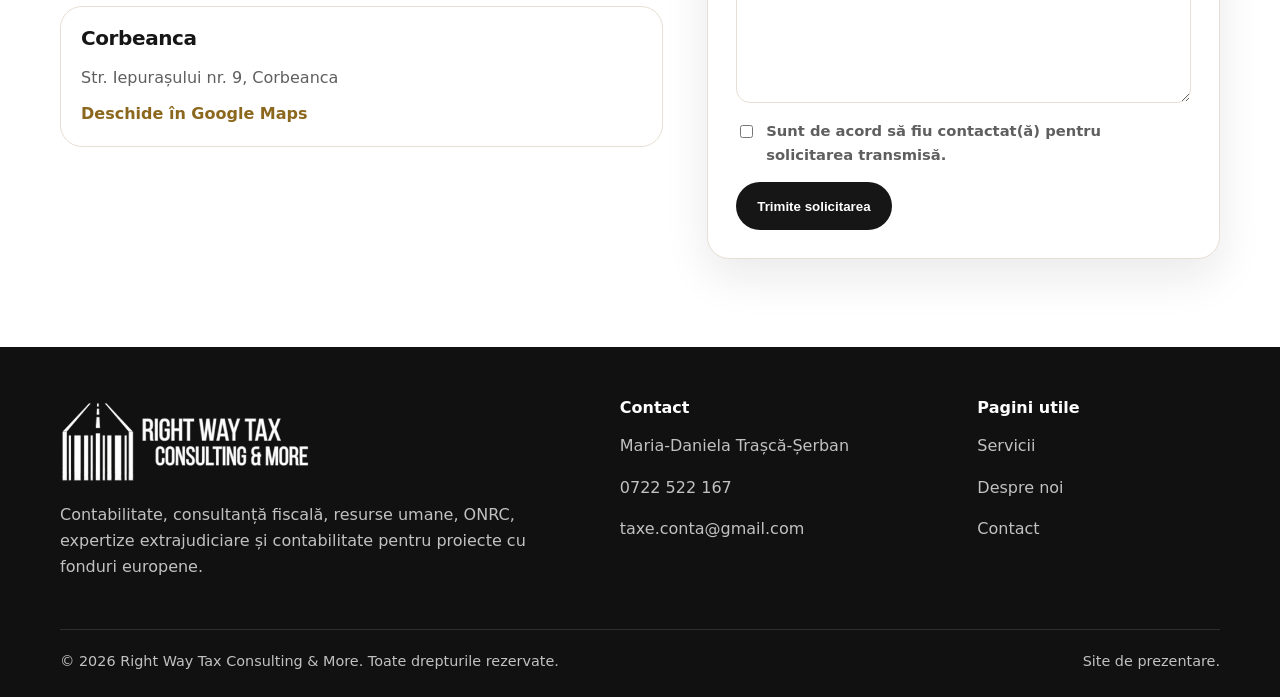
==== commit d9eea6c4: "Update index.html" ====
--- a/index.html
+++ b/index.html
@@ -220,8 +220,9 @@
           </p>
         </div>
 
-        <div class="credential-box">
-          <img src="assets/logo-ceccar.png" alt="CECCAR - Corpul Experților Contabili și Contabililor Autorizați din România" />
+        <div class="credential-box credentials-logos">
+  <img src="assets/logo-ceccar.png" alt="CECCAR - Corpul Experților Contabili și Contabililor Autorizați din România" />
+  <img src="assets/logo-ccf.png" alt="Camera Consultanților Fiscali din România" />
         </div>
       </div>
     </section>
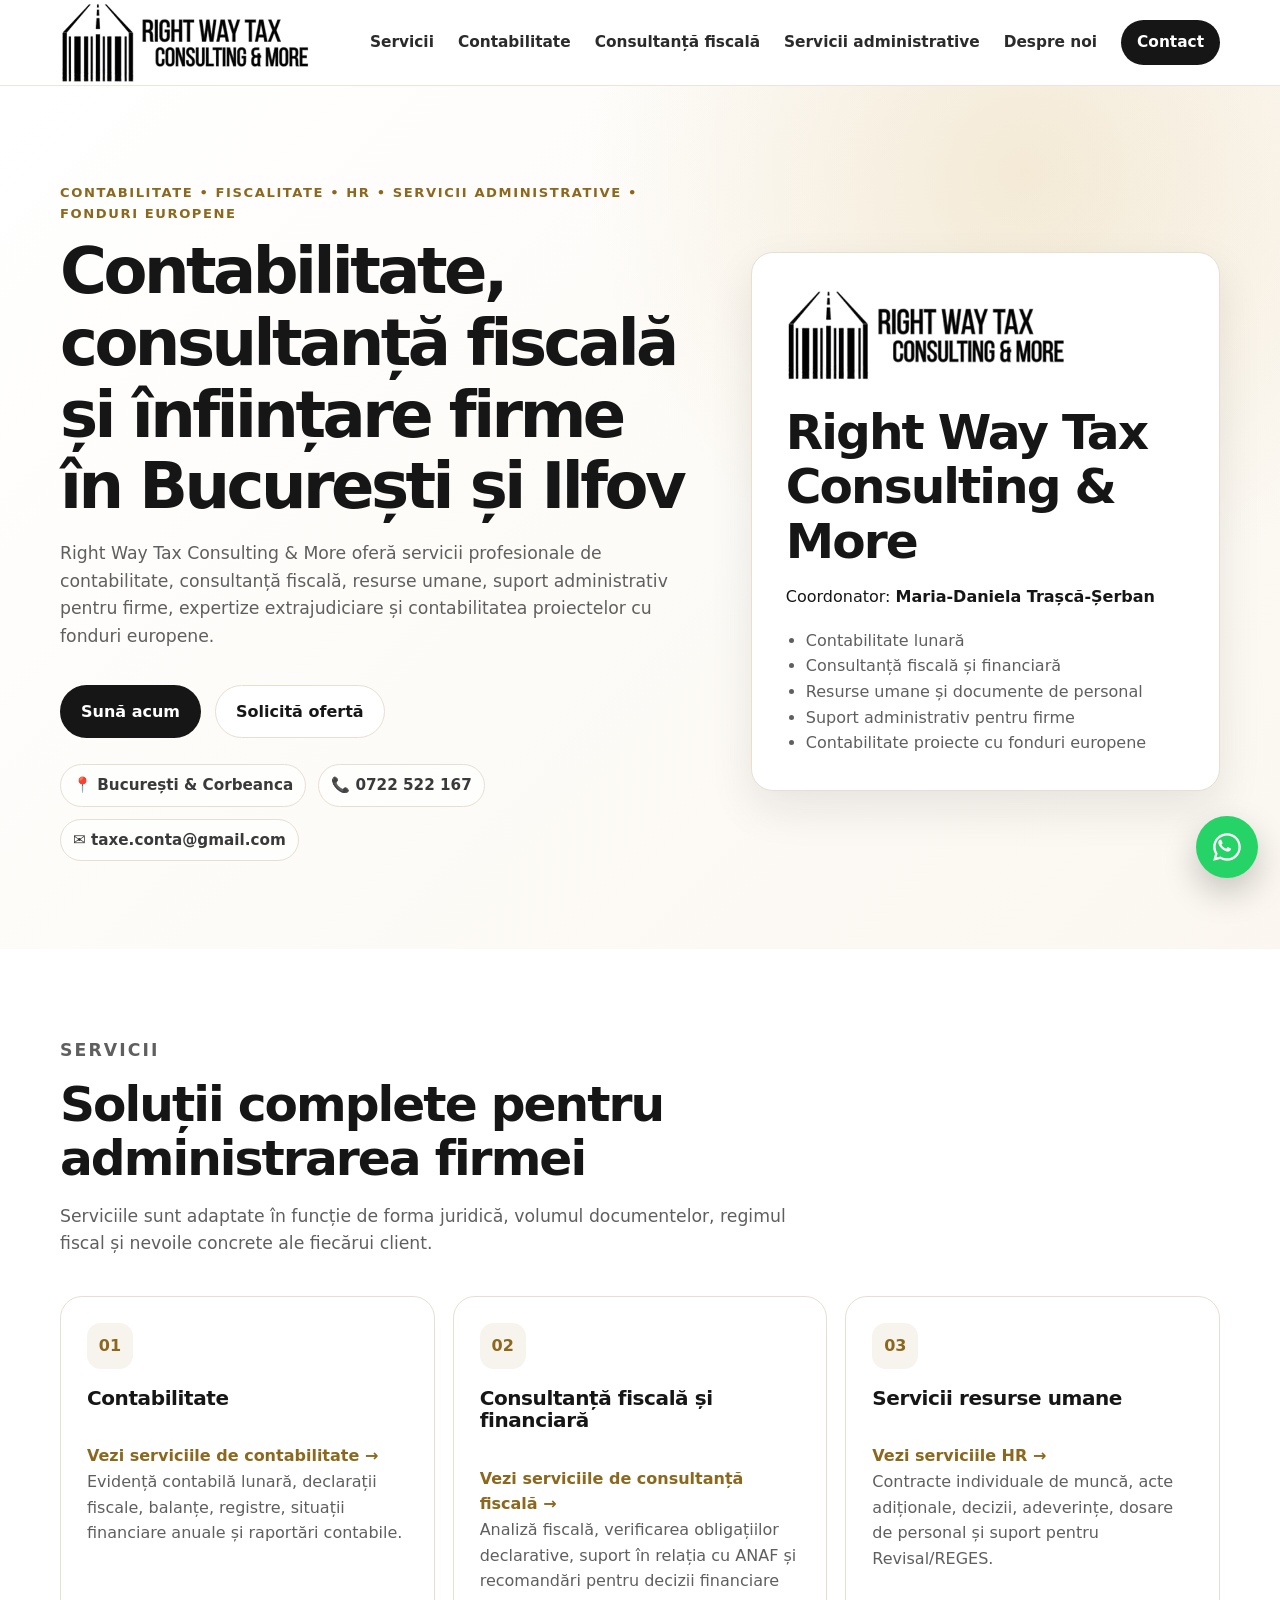
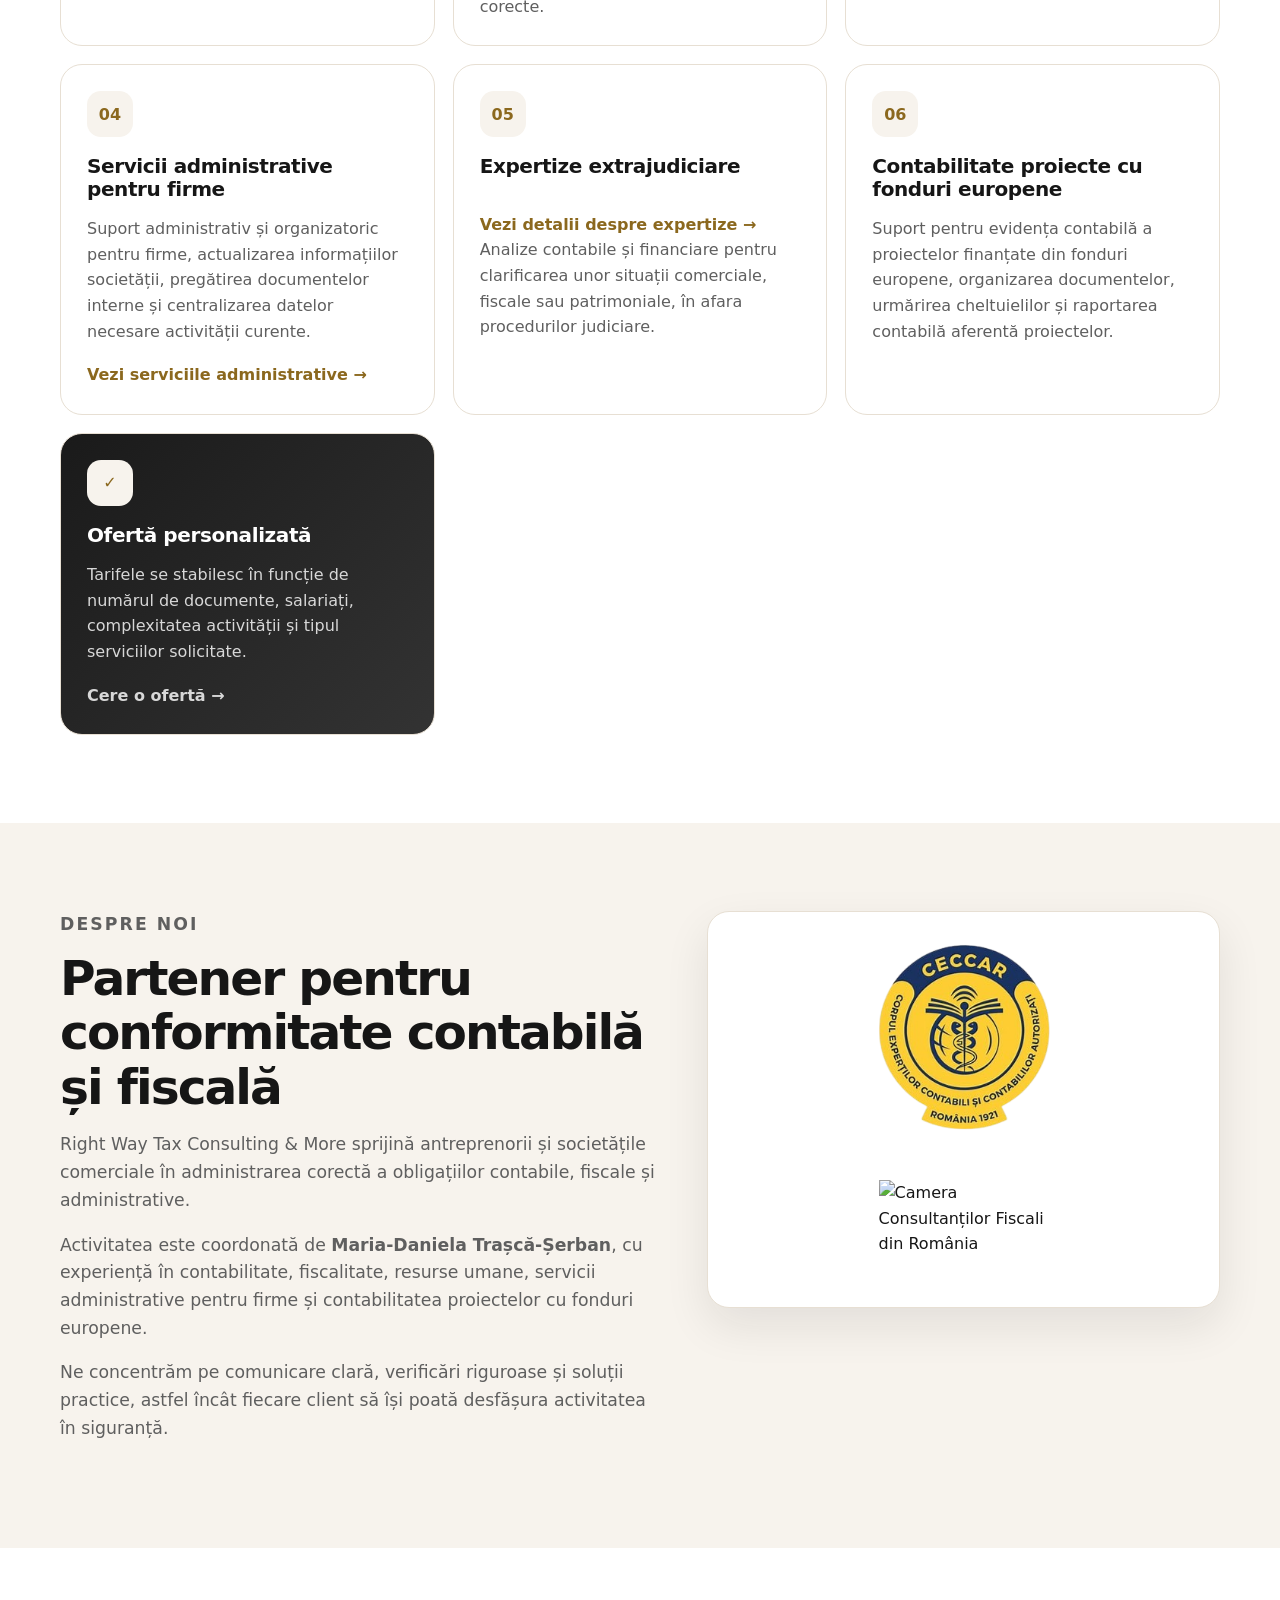
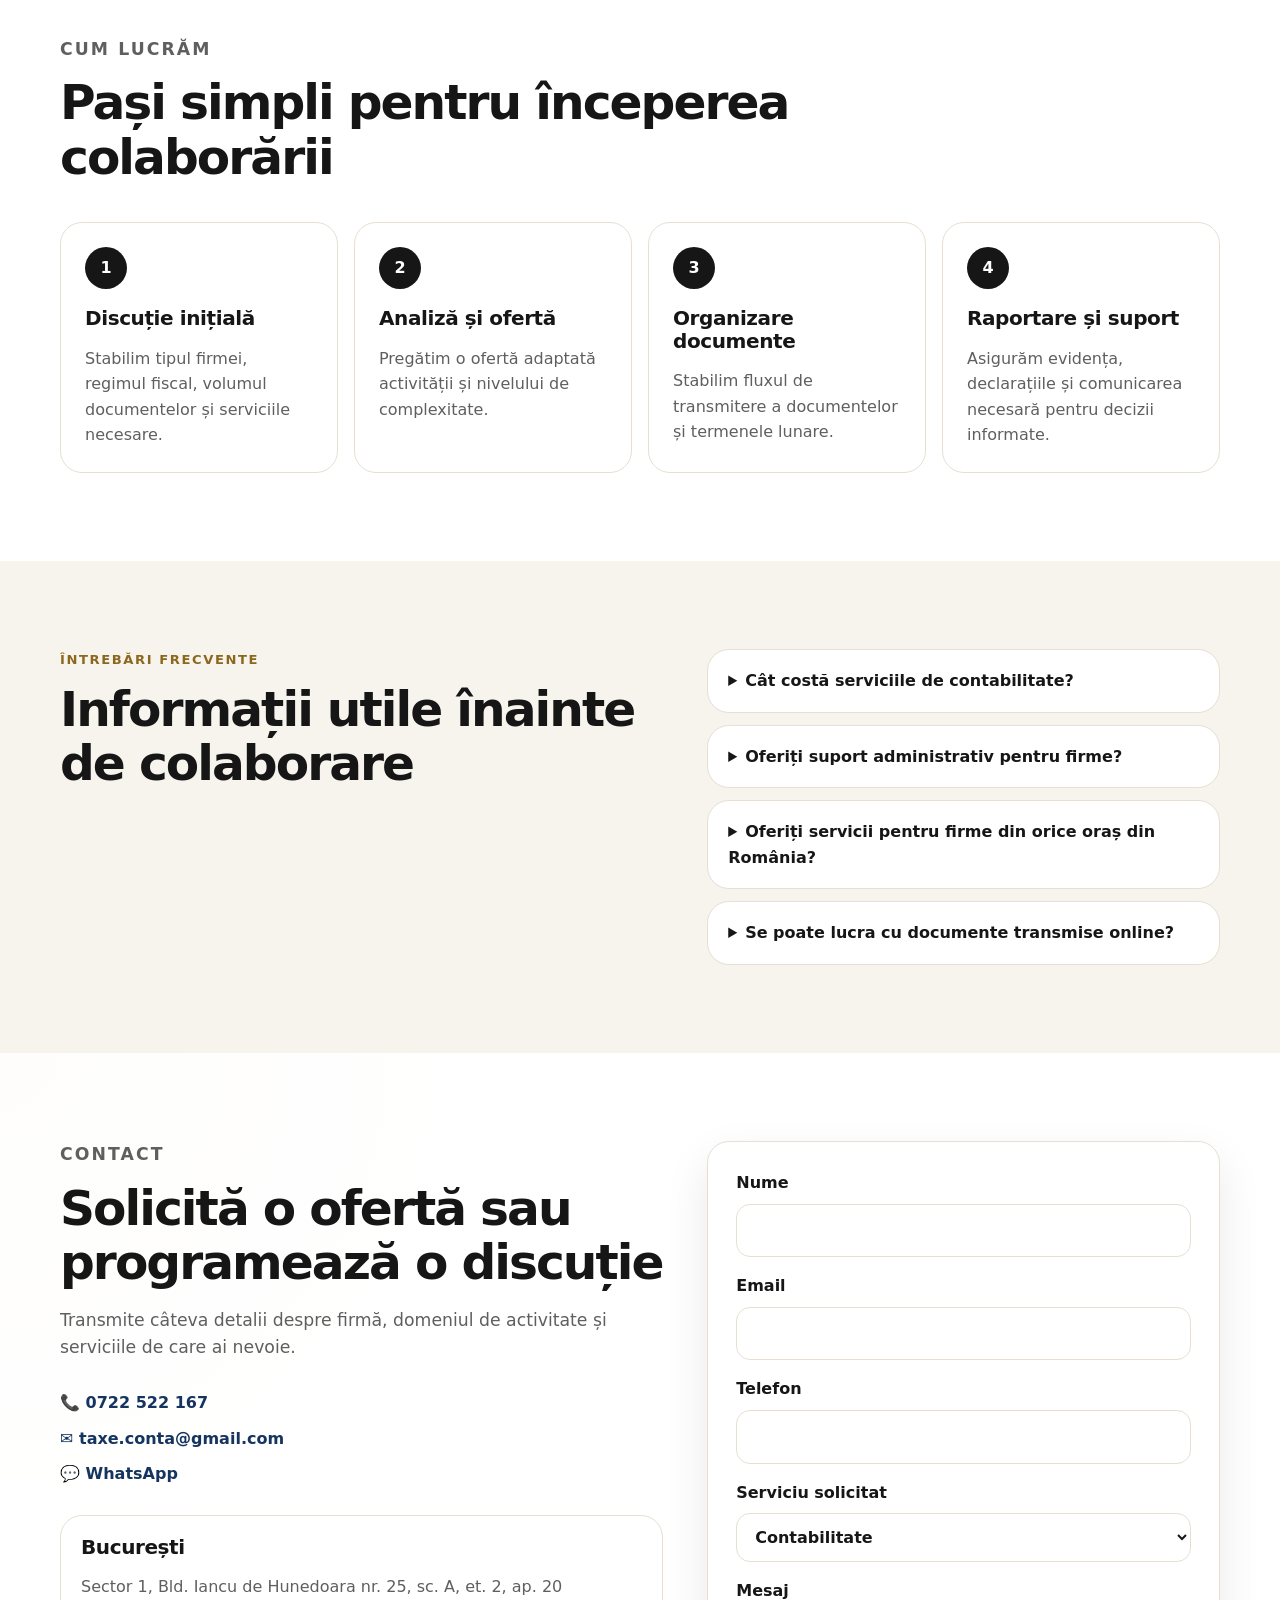
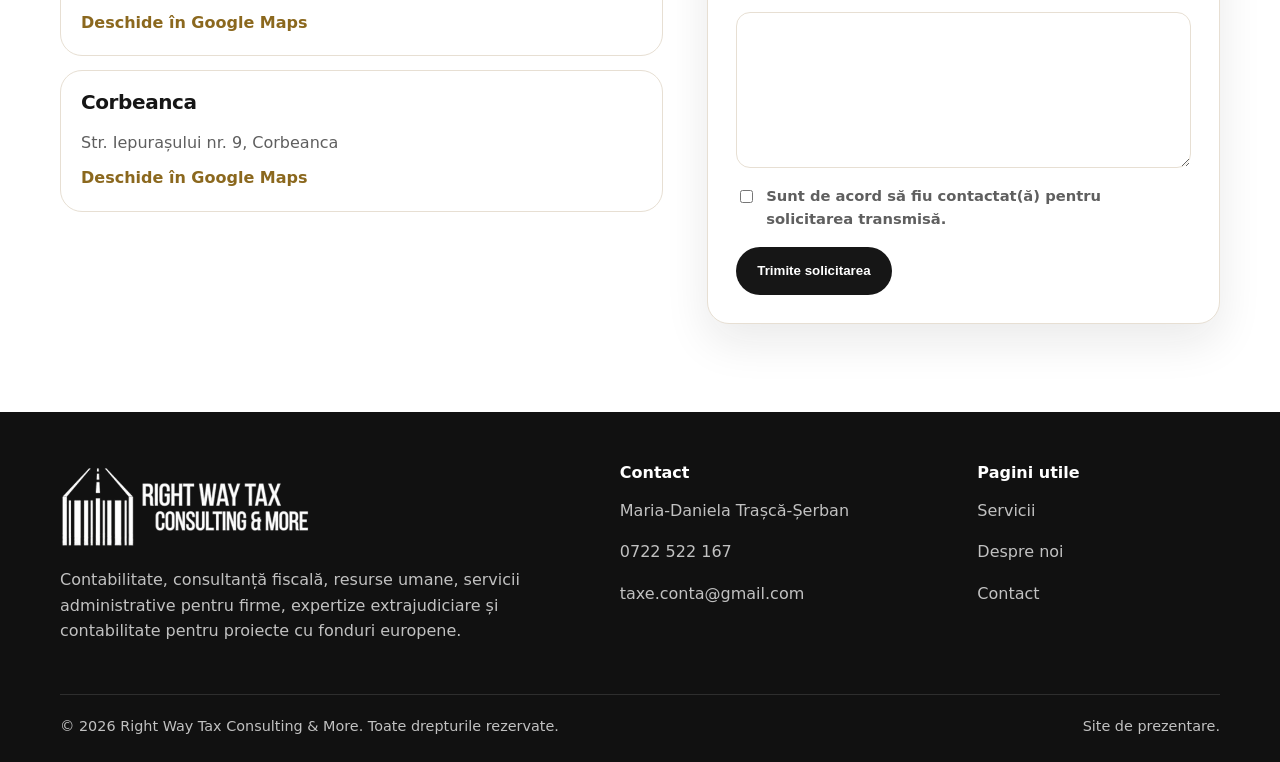
==== commit c8a22613: "Update index.html" ====
--- a/index.html
+++ b/index.html
@@ -3,12 +3,12 @@
 <head>
   <meta charset="utf-8" />
   <meta name="viewport" content="width=device-width, initial-scale=1" />
-  <title>Contabilitate, consultanță fiscală, ONRC și fonduri europene | Right Way Tax</title>
-  <meta name="description" content="Right Way Tax Consulting & More oferă servicii de contabilitate, consultanță fiscală, resurse umane, documente ONRC, expertize extrajudiciare și contabilitate pentru proiecte cu fonduri europene." />
+  <title>Contabilitate, consultanță fiscală, servicii administrative și founduri europene | Right Way Tax</title>
+  <meta name="description" content="Right Way Tax Consulting & More oferă servicii de contabilitate, consultanță fiscală, resurse umane, documente ONRC, servicii administrative pentru firme,expertize extrajudiciare și contabilitate pentru proiecte cu fonduri europene." />
   <meta name="keywords" content="contabilitate București, contabil Corbeanca, consultanță fiscală, resurse umane, înființare firmă, ONRC, expertize extrajudiciare, fonduri europene, contabilitate proiecte fonduri europene, Maria-Daniela Trașcă-Șerban" />
   <meta name="author" content="Right Way Tax Consulting & More" />
   <meta property="og:title" content="Right Way Tax Consulting & More" />
-  <meta property="og:description" content="Contabilitate, consultanță fiscală, HR, ONRC, expertize extrajudiciare și contabilitate pentru proiecte cu fonduri europene." />
+  <meta property="og:description" content="Contabilitate, consultanță fiscală, HR, ONRC, servicii administrative pentru firme, expertize extrajudiciare și contabilitate pentru proiecte cu fonduri europene." />
   <meta property="og:type" content="website" />
   <meta property="og:image" content="assets/logo-right-way-tax.png" />
   <link rel="icon" type="image/png" href="/assets/logo-right-way-tax.png" />
@@ -47,6 +47,7 @@
   "Consultanță fiscală",
   "Servicii resurse umane",
   "Întocmire documente ONRC",
+  "Servicii administrative pentru firme",
   "Expertize extrajudiciare",
   "Contabilitate proiecte cu fonduri europene"
 ]
@@ -72,7 +73,7 @@
         <a href="index.html#servicii">Servicii</a>
         <a href="contabilitate-bucuresti.html">Contabilitate</a>
         <a href="consultanta-fiscala.html">Consultanță fiscală</a>
-        <a href="infiintare-firme-onrc.html">Înființare firme</a>
+        <a href="servicii-administrative-firme.html">Servicii administrative</a>
         <a href="index.html#despre">Despre noi</a>
         <a href="index.html#contact" class="nav-cta">Contact</a>
       </div>
@@ -83,13 +84,13 @@
     <section class="hero section">
       <div class="container hero-grid">
         <div class="hero-copy">
-          <p class="eyebrow">Contabilitate • Fiscalitate • HR • ONRC • Fonduri europene</p>
+          <p class="eyebrow">Contabilitate • Fiscalitate • HR • Servicii administrative • Fonduri europene</p>
           <h1>Contabilitate, consultanță fiscală și înființare firme în București și Ilfov</h1>
-          <p class="hero-text">
+         <p class="hero-text">
   Right Way Tax Consulting & More oferă servicii profesionale de contabilitate,
-  consultanță fiscală, întocmire documente ONRC, înființare firme, resurse umane,
+  consultanță fiscală, resurse umane, suport administrativ pentru firme,
   expertize extrajudiciare și contabilitatea proiectelor cu fonduri europene.
-          </p>
+        </p>
           <div class="hero-actions">
             <a class="btn btn-primary" href="tel:+40722522167">Sună acum</a>
             <a class="btn btn-secondary" href="mailto:taxe.conta@gmail.com?subject=Solicitare%20ofertă%20-%20Right%20Way%20Tax">Solicită ofertă</a>
@@ -109,7 +110,7 @@
             <li>Contabilitate lunară</li>
             <li>Consultanță fiscală și financiară</li>
             <li>Resurse umane și documente de personal</li>
-            <li>Documente ONRC pentru firme</li>
+            <li>Suport administrativ pentru firme</li>
             <li>Contabilitate proiecte cu fonduri europene</li>
           </ul>
         </aside>
@@ -160,12 +161,12 @@
 
           <article class="card">
             <div class="icon">04</div>
-            <h3>Întocmire documente ONRC</h3>
-            <a href="infiintare-firme-onrc.html">Vezi serviciile ONRC →</a>
-            <p>
-              Înființări firme, modificări sediu social, schimbări administratori,
-              coduri CAEN, puncte de lucru, cesiuni și radieri.
-            </p>
+            <h3>Servicii administrative pentru firme</h3>
+            <p>
+              Suport administrativ și organizatoric pentru firme, actualizarea informațiilor societății,
+              pregătirea documentelor interne și centralizarea datelor necesare activității curente.
+            </p>
+            <a href="servicii-administrative-firme.html">Vezi serviciile administrative →</a>
           </article>
 
           <article class="card">
@@ -210,9 +211,9 @@
             în administrarea corectă a obligațiilor contabile, fiscale și administrative.
           </p>
           <p>
-           Activitatea este coordonată de <strong>Maria-Daniela Trașcă-Șerban</strong>, cu experiență în
-           contabilitate, fiscalitate, resurse umane, documentație pentru Registrul Comerțului
-           și contabilitatea proiectelor cu fonduri europene.
+  Activitatea este coordonată de <strong>Maria-Daniela Trașcă-Șerban</strong>, cu experiență în
+  contabilitate, fiscalitate, resurse umane, servicii administrative pentru firme
+  și contabilitatea proiectelor cu fonduri europene.
           </p>
           <p>
             Ne concentrăm pe comunicare clară, verificări riguroase și soluții practice,
@@ -222,7 +223,7 @@
 
         <div class="credential-box credentials-logos">
   <img src="assets/logo-ceccar.png" alt="CECCAR - Corpul Experților Contabili și Contabililor Autorizați din România" />
-  <img src="assets/logo-ccf.png" alt="Camera Consultanților Fiscali din România" />
+  <img src="assets/Camera Consultantilor-farabg.png" alt="Camera Consultanților Fiscali din România" />
         </div>
       </div>
     </section>
@@ -272,8 +273,8 @@
             <p>Costul depinde de volumul de documente, numărul de salariați, regimul fiscal și complexitatea activității. Recomandăm o ofertă personalizată.</p>
           </details>
           <details>
-            <summary>Ajutați și la înființarea unei firme?</summary>
-            <p>Da. Putem pregăti documentația necesară pentru înființări și modificări la ONRC.</p>
+            <summary>Oferiți suport administrativ pentru firme?</summary>
+            <p>Da. Oferim suport administrativ pentru organizarea și actualizarea informațiilor societății, în funcție de situația și necesitățile acesteia.</p>
           </details>
           <details>
             <summary>Oferiți servicii pentru firme din orice oraș din România?</summary>
@@ -337,7 +338,7 @@
             <option>Contabilitate</option>
             <option>Consultanță fiscală și financiară</option>
             <option>Servicii resurse umane</option>
-            <option>Întocmire documente ONRC</option>
+            <option>Servicii administrative pentru firme</option>
             <option>Expertize extrajudiciare</option>
             <option>Contabilitate proiecte cu fonduri europene</option>
           </select>
@@ -363,7 +364,7 @@
     <div class="container footer-grid">
       <div>
         <img src="assets/logo-right-way-tax.png" alt="Right Way Tax Consulting & More" class="footer-logo" />
-        <p>Contabilitate, consultanță fiscală, resurse umane, ONRC, expertize extrajudiciare și contabilitate pentru proiecte cu fonduri europene.</p>
+        <p>Contabilitate, consultanță fiscală, resurse umane, servicii administrative pentru firme, expertize extrajudiciare și contabilitate pentru proiecte cu fonduri europene.</p>
       </div>
       <div>
         <h2>Contact</h2>
--- a/styles.css
+++ b/styles.css
@@ -622,3 +622,19 @@
     height: 31px;
   }
 }
+
+.credentials-logos {
+  display: grid;
+  gap: 28px;
+  justify-items: center;
+  align-items: center;
+}
+
+.credentials-logos img {
+  max-width: 210px;
+  height: auto;
+}
+
+.credentials-logos img + img {
+  max-width: 170px;
+}
--- a/styles.css
+++ b/styles.css
@@ -622,3 +622,19 @@
     height: 31px;
   }
 }
+
+.credentials-logos {
+  display: grid;
+  gap: 28px;
+  justify-items: center;
+  align-items: center;
+}
+
+.credentials-logos img {
+  max-width: 210px;
+  height: auto;
+}
+
+.credentials-logos img + img {
+  max-width: 170px;
+}
